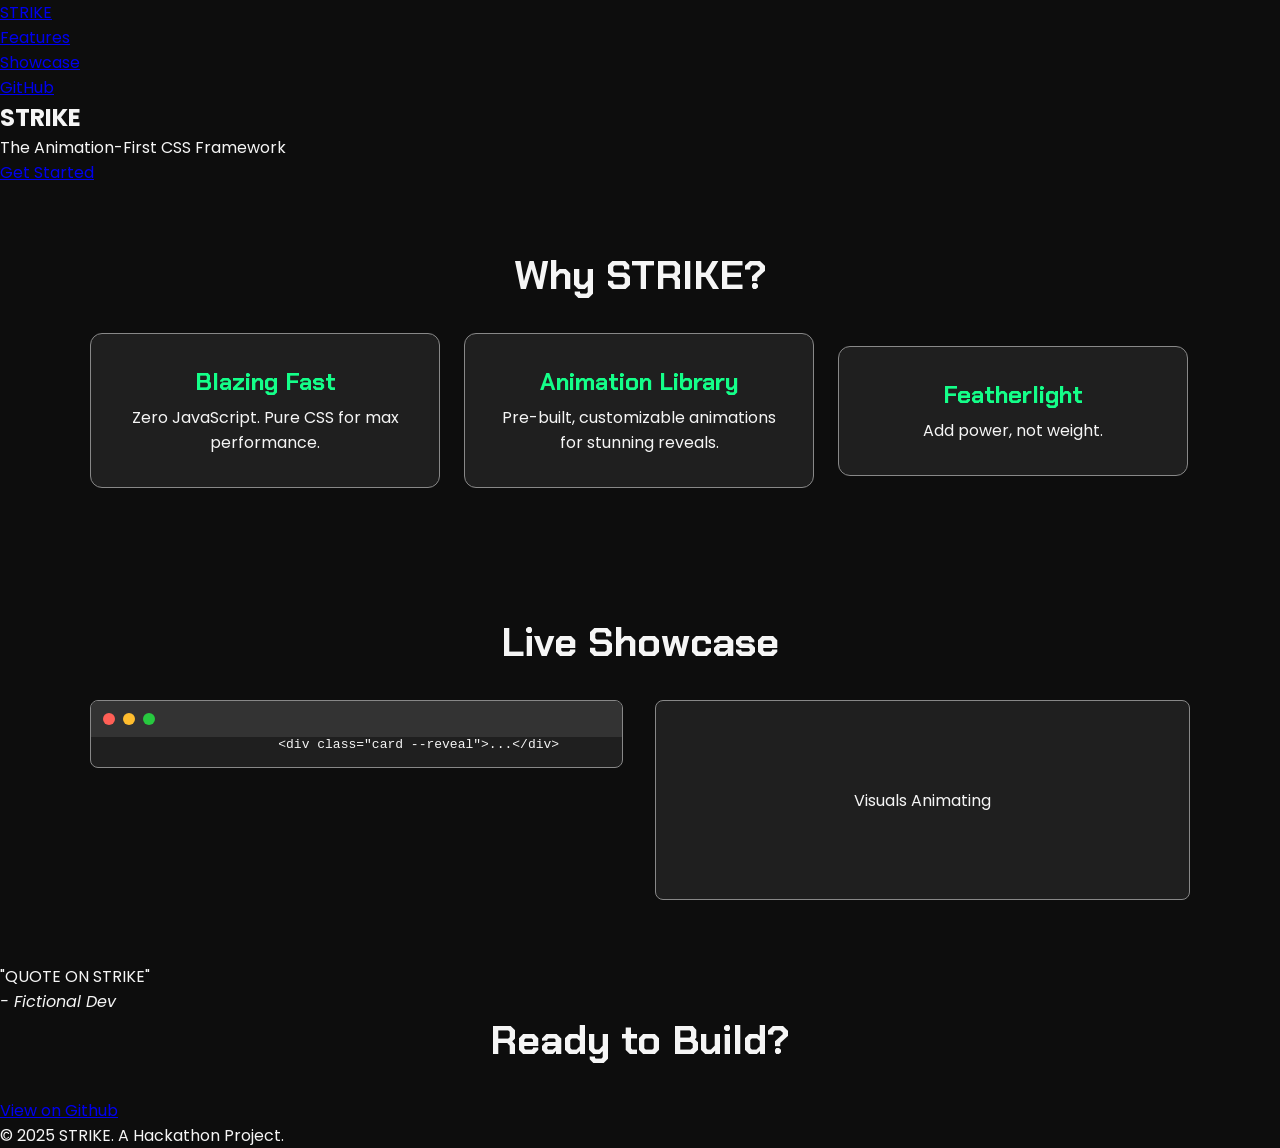
==== index.html @ 7e535adc "editor and it's result done, and adding mac like interface for the code editor done." ====
<!DOCTYPE html>
<html lang="en">
<head>
    <meta charset="UTF-8">
    <meta name="viewport" content="width=device-width, initial-scale=1.0">
    <title>STRIKE</title>
    <link rel="stylesheet" href="style.css"> 
</head>
<body>

    <header class="main-header">
        <nav class="navbar">
            <a href="#" class="nav-logo">STRIKE</a>
            
            <ul class="nav-menu">
                <li class="nav-item">
                    <a href="#features" class="nav-link">Features</a>
                </li>
                <li class="nav-item">
                    <a href="#showcase" class="nav-link">Showcase</a>
                </li>
                <li class="nav-item">
                    <a href="https://github.com/Kallol-JU/Strike_Hackathon" class="nav-link-button">GitHub</a>
                </li>
            </ul>

        </nav>
    </header>

    <main>
        <section class="hero-section">
            <h1 class="hero-title">STRIKE</h1>
            <p class="hero-subtitle">The Animation-First CSS Framework</p>
            <a href="#" class="btn btn-primary">Get Started</a>
        </section>

        <section id="features" class="features-section">
            <h2 class="section-title">Why STRIKE?</h2>
            <div class="features-grid">

                <div class="feature-card">
                    <h3>Blazing Fast</h3>
                    <p>Zero JavaScript. Pure CSS for max performance.</p>
                </div>
                <div class="feature-card">
                    <h3>Animation Library</h3>
                    <p>Pre-built, customizable animations for stunning reveals.</p>
                </div>
                <div class="feature-card">
                    <h3>Featherlight</h3>
                    <p>Add power, not weight.</p>
                </div>

            </div>
        </section>


        <section id="showcase" class="showcase-section">

            <h2 class="section-title">Live Showcase</h2>
            <div class="showcase-layout">
                <div class="code-editor">
                    <div class="editor-header">
                        <span class="dot red"></span>
                        <span class="dot yellow"></span>
                        <span class="dot green"></span>
                    </div>

                    <pre>
                        <code>&lt;div class="card --reveal"&gt;...&lt;/div&gt;</code>
                    </pre>
                </div>
                <div class="visual-output">
                    <p>Visuals Animating</p>
                </div>
            </div>

        </section>

        <section class="quote-section">
            <blockquote class="quote">
                <p>"QUOTE ON STRIKE"</p>
                <cite>- Fictional Dev</cite>
            </blockquote>
        </section>
    </main>

    <footer class="main-footer">
        <h2 class="section-title">Ready to Build?</h2>
        <a href="https://github.com/Kallol-JU/Strike_Hackathon" class="btn btn-secondary">View on Github</a>
        <p class="copyright">&copy; 2025 STRIKE. A Hackathon Project.</p>
    </footer>

</body>
</html>
---- style.css ----
@import url('https://fonts.googleapis.com/css2?family=Chakra+Petch:wght@700&family=Poppins:wght@400;500&display=swap');

* {
    margin: 0;
    padding: 0;
    box-sizing: border-box;
}

body {
    background-color: #0D0D0D;
    color: #F5F5F5;
    font-family: 'Poppins', sans-serif;
}

.section-title {
    text-align: center;
    font-family: 'Chakra Petch', sans-serif;
    font-size: 2.5rem; 
    margin-bottom: 2rem; 
}

.features-section {
    padding: 4rem 1rem; 
}

.features-grid{
    display: flex;
    flex-direction: column;
    align-items: center;
    gap: 1.5rem;
    max-width: 1100px;
    margin: 0 auto;
}

.feature-card{
    background-color: #1F1F1F;
    border: 1px solid #888888;
    border-radius: 12px;
    padding: 2rem;
    text-align: center;
    width:100%;
    max-width: 350px;
}

.feature-card h3{
    font-family: "Chakra Petch" , sans-serif;
    color: #14ff89;
    font-size: 1.5rem;
    margin-bottom: 0.5rem;
}

@media (min-width: 768px){
    .features-grid{
        flex-direction: row;
    }
}

.showcase-section{
    padding: 4rem 1rem;
}

.showcase-layout{
    display: flex;
    flex-direction: column;
    gap:2rem;
    max-width: 1100px;
    margin: 0 auto;
}

.code-editor{
    background-color: #1F1F1F;
    border: 1px solid #888888;
    border-radius: 8px;
    overflow: hidden;
}

.editor-header{
    background-color: #333333;
    padding: 0.75rem;
    display: flex;
    gap:0.5rem;
}

.dot{
    height: 12px;
    width: 12px;
    border-radius: 50%;
}

.dot.red{
    background-color: #ff5f56;
}

.dot.yellow{
    background-color: #ffbd2e;
}

.dot.green{
    background-color: #27c93f;
}

.editor-body{
    padding: 1.5rem;
    font-family: 'Courier New', Courier, monospace;
    color: #a9b7c6;
    background-color: #2b2b2b;
    white-space: pre-wrap;
}

.visual-output{
    background-color: #1F1F1F;
    border: 1px solid #888888;
    border-radius: 8px;
    padding:2rem;
    min-height: 200px;
    display: flex;
    align-items: center;
    justify-content: center;
}

@media (min-width: 990px){
    .showcase-layout{
        flex-direction: row;
        align-items: flex-start;
    }

    .code-editor, .visual-output{
        flex-basis: 50%;
    }
}
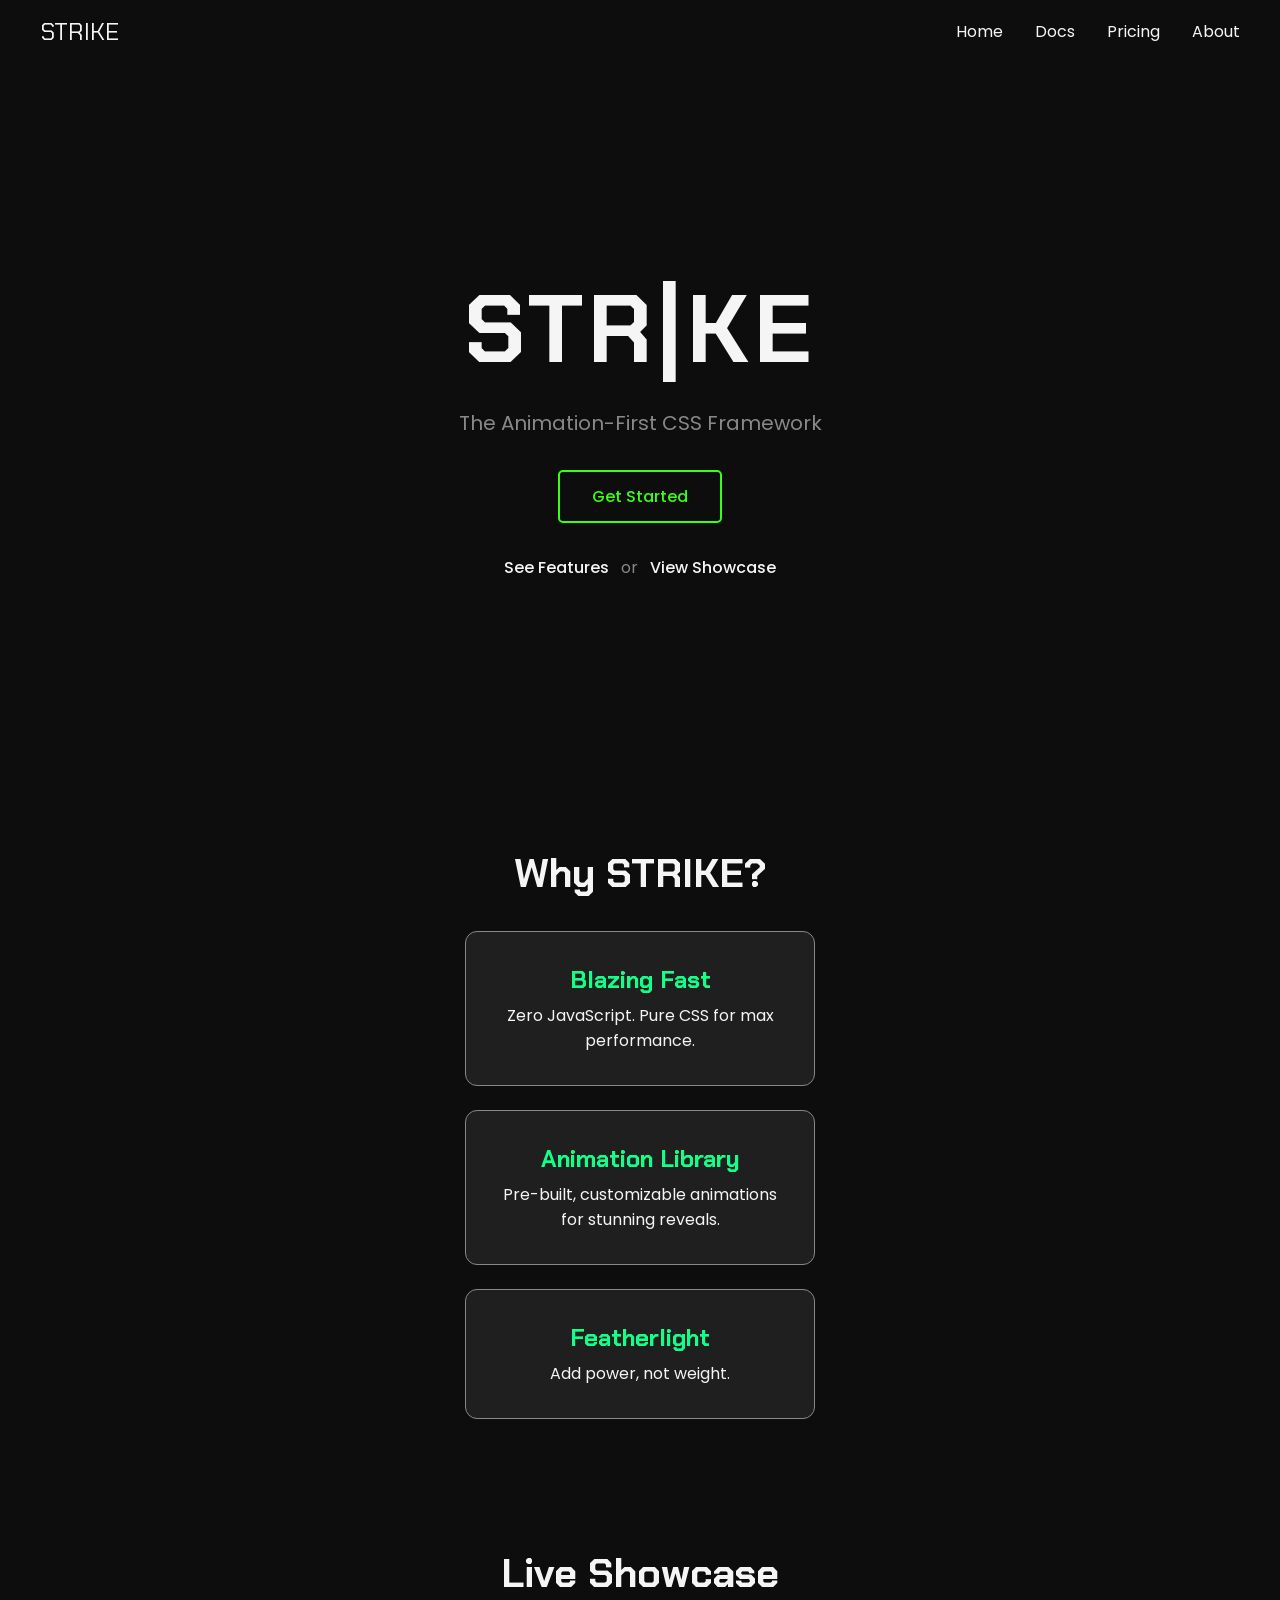
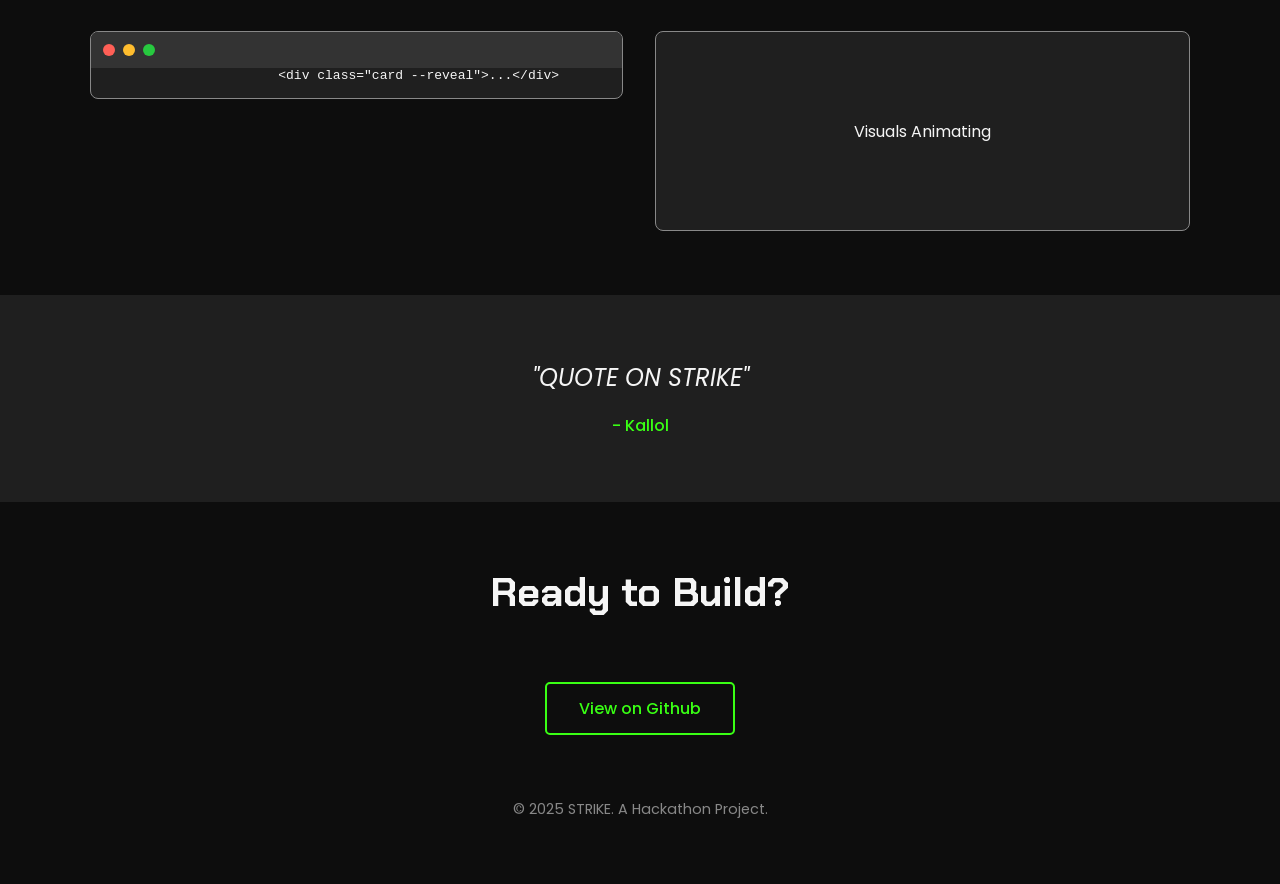
==== commit 40bed665: "changed the navbar, added 3 more pages for better clarity of the project" ====
--- a/index.html
+++ b/index.html
@@ -14,13 +14,16 @@
             
             <ul class="nav-menu">
                 <li class="nav-item">
-                    <a href="#features" class="nav-link">Features</a>
+                    <a href="index.html" class="nav-link">Home</a>
                 </li>
                 <li class="nav-item">
-                    <a href="#showcase" class="nav-link">Showcase</a>
+                     <a href="docs.html" class="nav-link">Docs</a>
                 </li>
                 <li class="nav-item">
-                    <a href="https://github.com/Kallol-JU/Strike_Hackathon" class="nav-link-button">GitHub</a>
+                    <a href="pricing.html" class="nav-link">Pricing</a>
+                </li>
+                <li class="nav-item">
+                    <a href="about.html" class="nav-link">About</a>
                 </li>
             </ul>
 
@@ -29,9 +32,14 @@
 
     <main>
         <section class="hero-section">
-            <h1 class="hero-title">STRIKE</h1>
+            <h1 class="hero-title">STR<span class="hero-title-anim">|</span>KE</h1>
             <p class="hero-subtitle">The Animation-First CSS Framework</p>
-            <a href="#" class="btn btn-primary">Get Started</a>
+            <a href="docs.html" class="btn btn-primary">Get Started</a>
+            <div class="hero-sub-nav">
+            <a href="#features">See Features</a> 
+            or
+            <a href="#showcase">View Showcase</a>
+    </div>
         </section>
 
         <section id="features" class="features-section">
@@ -80,7 +88,7 @@
         <section class="quote-section">
             <blockquote class="quote">
                 <p>"QUOTE ON STRIKE"</p>
-                <cite>- Fictional Dev</cite>
+                <cite>- Kallol</cite>
             </blockquote>
         </section>
     </main>
--- a/style.css
+++ b/style.css
@@ -127,4 +127,197 @@
     .code-editor, .visual-output{
         flex-basis: 50%;
     }
+}
+
+.features-grid{
+    display: flex;
+    flex-direction: column;
+    align-items: center;
+    gap:1.5rem;
+    max-width: 1100px;
+    margin: 0 auto;
+    perspective: 1000px;
+}
+
+.feature-card{
+    background-color: #1F1F1F;
+    border: 1px solid #888888;
+    border-radius: 12px;
+    padding: 2rem;
+    text-align: center;
+    width: 100%;
+    max-width: 350px;
+    transition: transform 0.3s ease-in-out, box-shadow 0.3s ease-in-out;
+}
+
+.feature-card:hover{
+    transform: translate(-10px) rotateX(8deg);
+    box-shadow: 0 20px 30px rgba(0,0,0,0.5);
+}
+
+.main-header{
+    padding:1rem 2rem;
+}
+
+
+
+.navbar{
+    display: flex;
+    justify-content: space-between;
+    align-items: center;
+    max-width: 1200px;
+    margin: 0 auto;
+}
+
+.nav-logo{
+    font-family: "Chakra Petch", sans-serif;
+    font-size: 1.5rem;
+    color: #F5F5F5;
+    text-decoration: none;
+}
+
+.nav-menu{
+    display: flex;
+    list-style: none;
+    gap:2rem;
+}
+
+.nav-link{
+    color:#F5F5F5;
+    text-decoration: none;
+    transition: color 0.3s ease;
+}
+
+.nav-link:hover{
+    color: #39FF14;
+}
+
+
+
+.hero-section{
+    min-height: 80vh;
+    display: flex;
+    flex-direction: column;
+    justify-content: center;
+    align-items: center;
+    text-align: center;
+    padding:2rem;
+}
+
+.hero-title{
+    font-family: "Chakra Petch", sans-serif;
+    font-size: 6rem;
+    letter-spacing: 5px;
+    color: #F5F5F5;
+}
+
+.hero-subtitle{
+    font-size: 1.25rem;
+    color: #888888;
+    margin-top: 1rem;
+}
+
+.btn{
+    display: inline-block;
+    margin-top: 2rem;
+    padding: 0.75rem 2rem;
+    border: 2px solid #39FF14;
+    border-radius: 5px;
+    color: #39FF14;
+    text-decoration: none;
+    font-weight: 500;
+    transition: background-color 0.3s ease, color 0.3s ease;
+}
+
+.btn:hover{
+    background-color: #39FF14;
+    color:#0D0D0D;
+}
+
+.quote-section{
+    padding: 4rem 1rem;
+    background-color: #1F1F1F;
+}
+
+.quote{
+    max-width:800px;
+    margin: 0 auto;
+    text-align: center;
+}
+
+.quote p{
+    font-size: 1.5rem;
+    font-style:italic;
+    line-height: 1.6;
+}
+
+.quote cite{
+    display: block;
+    margin-top: 1rem;
+    font-style: normal;
+    font-weight: 500;
+    color: #39FF14;
+}
+
+.main-footer{
+    padding: 4rem 1rem;
+    text-align: center;
+}
+
+.main-footer .btn{
+    margin-bottom: 2rem;
+}
+
+.copyright{
+    margin-top: 2rem;
+    font-size: 0.9rem;
+    color: #888888;
+}
+
+@keyframes fade-up{
+    from{
+        opacity: 0;
+        transform: translateY(40px);
+    }
+    to{
+        opacity: 1;
+        transform: translateY(0);
+    }
+}
+
+.features-section{
+    padding: 4rem 1rem;
+    animation: fade-up 1s ease-out;
+}
+
+.showcase-section{
+    padding: 4rem 1rem;
+    animation: fade-up 1s ease-out 0.3s;
+    animation-fill-mode: backwards;
+}
+
+.quote-section{
+    padding:4rem 1rem;
+    background-color: #1F1F1F;
+    animation: fade-up 1s ease-out 0.6s;
+    animation-fill-mode: backwards;
+}
+
+.hero-sub-nav{
+    margin-top:2rem;
+    font-size:1rem;
+    color:#888888;
+}
+
+.hero-sub-nav a{
+    color: #F5F5F5;
+    text-decoration: none;
+    font-weight: 500;
+    margin: 0 0.5rem;
+    transition: color 0.3s ease;
+}
+
+.hero-sub-nav a:hover {
+    color: #39FF14;
+    text-decoration: underline;
 }
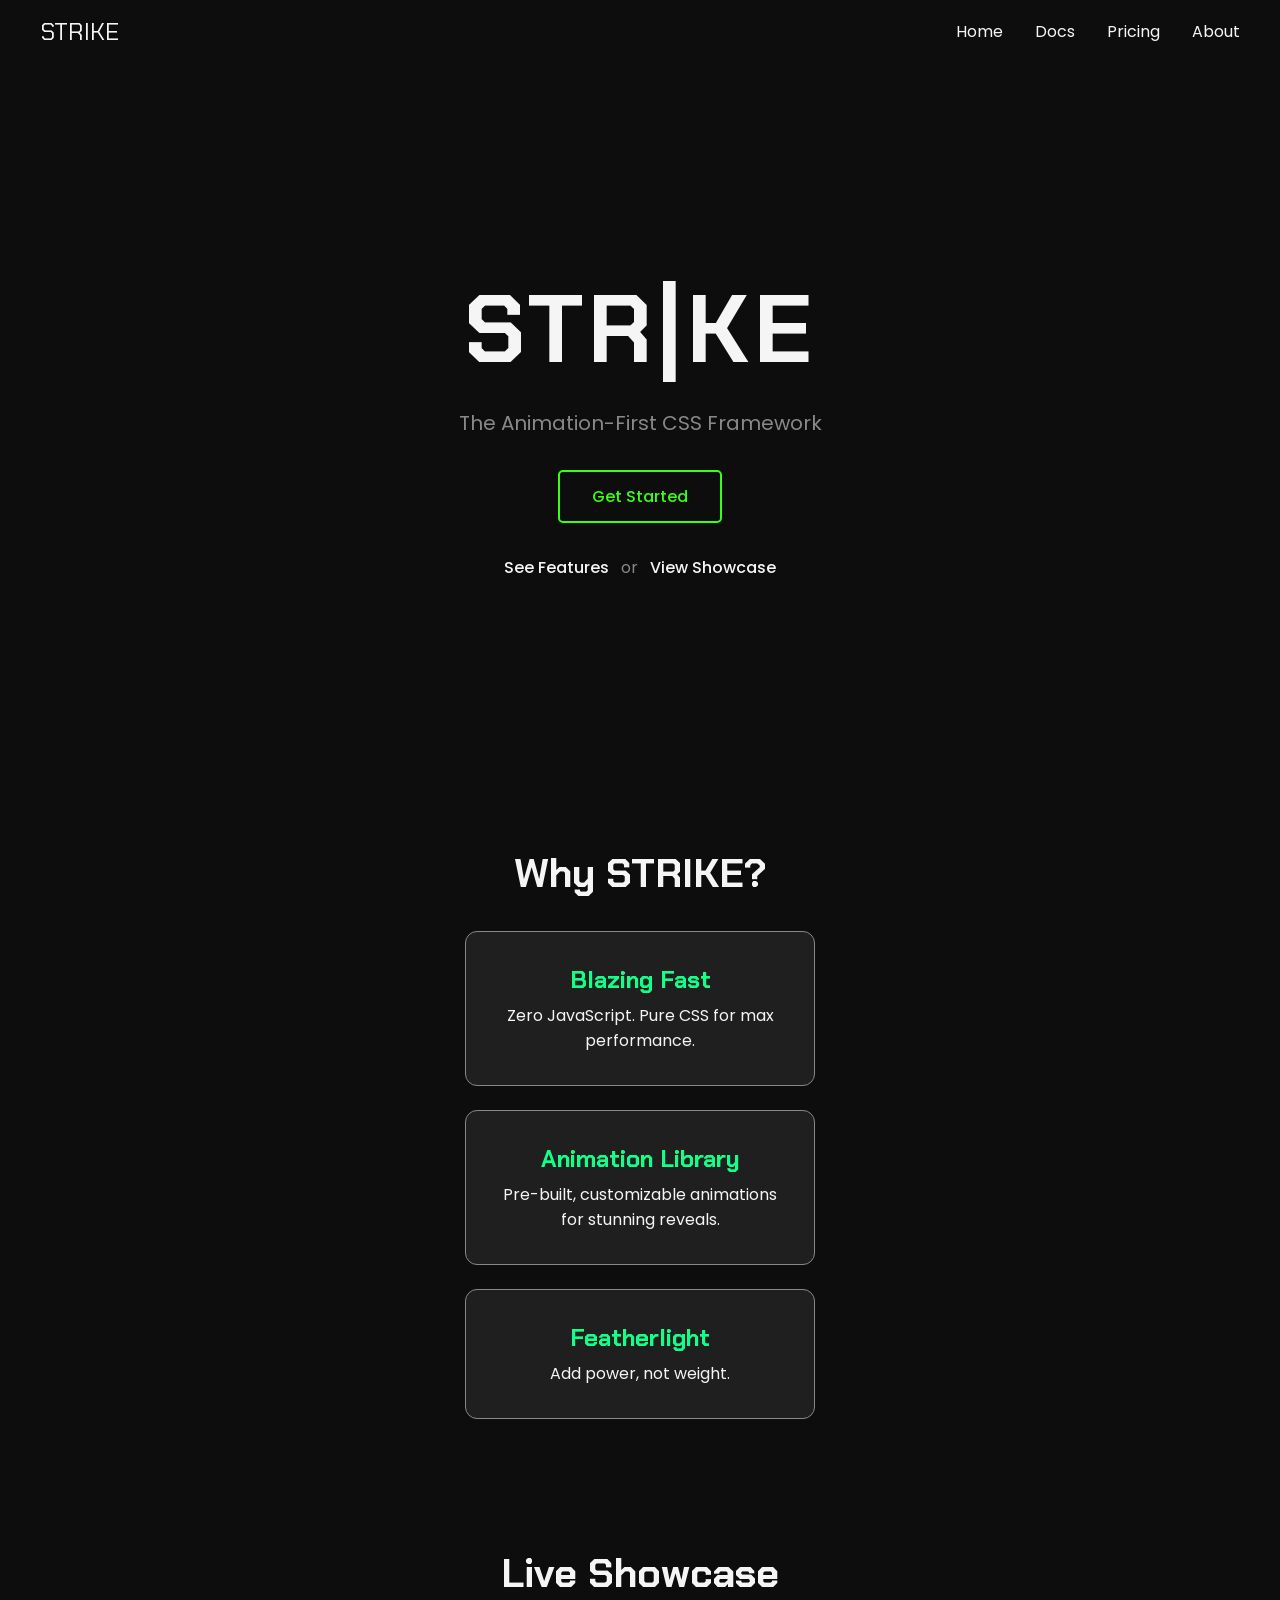
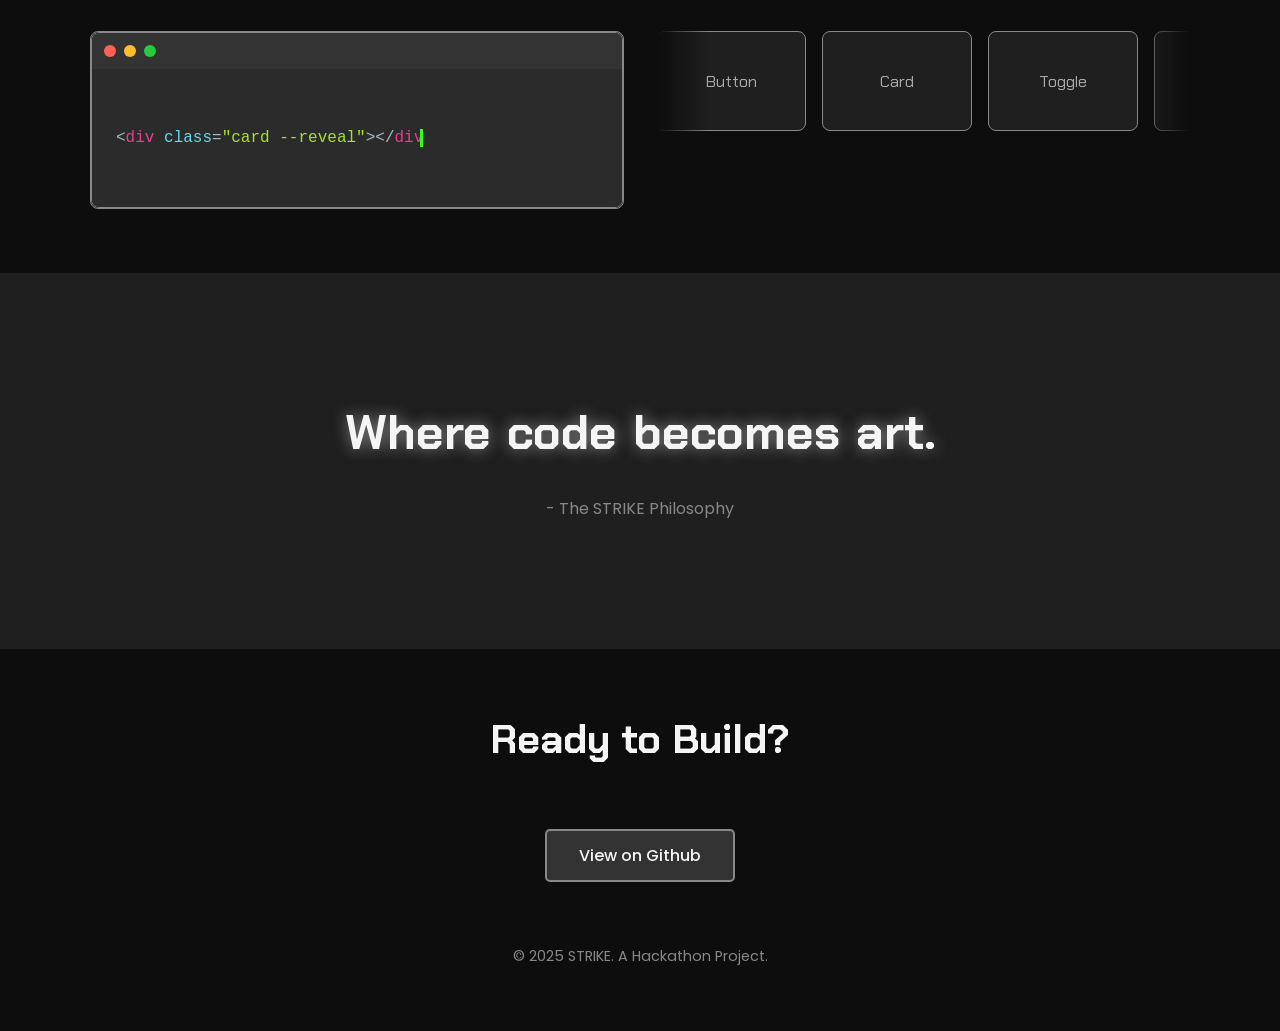
==== commit 8a7289a4: "created a nice favicon for the website, now changing the parts which feels boring/static, starting w" ====
--- a/index.html
+++ b/index.html
@@ -5,6 +5,7 @@
     <meta name="viewport" content="width=device-width, initial-scale=1.0">
     <title>STRIKE</title>
     <link rel="stylesheet" href="style.css"> 
+    <link rel="icon" type="image/svg+xml" href="favicon.svg">
 </head>
 <body>
 
@@ -67,29 +68,43 @@
 
             <h2 class="section-title">Live Showcase</h2>
             <div class="showcase-layout">
-                <div class="code-editor">
-                    <div class="editor-header">
-                        <span class="dot red"></span>
-                        <span class="dot yellow"></span>
-                        <span class="dot green"></span>
+                    <div class="code-editor">
+                    <div class="code-editor">
+    <div class="editor-header">
+        <span class="dot red"></span>
+        <span class="dot yellow"></span>
+        <span class="dot green"></span>
+    </div>
+    <pre class="editor-body"><code>
+        <p class="typing-code-line">&lt;<span class="code-tag">div</span> <span class="code-attr">class</span>=<span class="code-string">"card --reveal"</span>&gt;&lt;/<span class="code-tag">div</span>&gt;</p>
+    </code></pre>
+</div>
                     </div>
 
-                    <pre>
-                        <code>&lt;div class="card --reveal"&gt;...&lt;/div&gt;</code>
-                    </pre>
-                </div>
                 <div class="visual-output">
-                    <p>Visuals Animating</p>
+                    <div class="card-slider">
+                        <div class="showcase-card">Button</div>
+                        <div class="showcase-card">Card</div>
+                        <div class="showcase-card">Toggle</div>
+                        <div class="showcase-card">Input</div>
+                        <div class="showcase-card">Button</div>
+                        <div class="showcase-card">Card</div>
+                        <div class="showcase-card">Toggle</div>
+                        <div class="showcase-card">Input</div>
+                    </div>
                 </div>
             </div>
 
         </section>
 
-        <section class="quote-section">
-            <blockquote class="quote">
-                <p>"QUOTE ON STRIKE"</p>
-                <cite>- Kallol</cite>
-            </blockquote>
+        <section class="calm-quote-section">
+            <h2 class="reveal-quote">
+                <span>Where</span>
+                <span>code</span>
+                <span>becomes</span>
+                <span>art.</span>
+            </h2>
+            <cite class="quote-author">- The STRIKE Philosophy</cite>
         </section>
     </main>
 
--- a/style.css
+++ b/style.css
@@ -107,15 +107,75 @@
     white-space: pre-wrap;
 }
 
-.visual-output{
+/* --- Live Showcase Code Editor Animation --- */
+.code-tag { color: #e83e8c; }
+.code-attr { color: #66d9ef; }
+.code-string { color: #a6e22e; }
+
+.typing-code-line {
+    /* Set the width to the number of characters in our new line */
+    width: 32ch; 
+    white-space: nowrap;
+    overflow: hidden;
+    border-right: 3px solid #39FF14; /* The cursor */
+    font-family: 'Courier New', Courier, monospace;
+
+    /* Apply two animations: one for typing, one for the cursor */
+    animation: 
+        typing-and-deleting 5s steps(32) infinite,
+        blink 0.5s step-end infinite;
+}
+
+@keyframes typing-and-deleting {
+    /* The animation starts, types out */
+    0%   { width: 0; }
+    /* It stays fully typed for a while */
+    50%  { width: 32ch; }
+    /* It starts deleting */
+    75%  { width: 32ch; }
+    /* It is fully deleted and waits for the loop to restart */
+    100% { width: 0; }
+}
+
+@keyframes blink {
+    50% { border-color: transparent; }
+}
+
+.visual-output {
+    overflow: hidden;
+    -webkit-mask-image: linear-gradient(to right, transparent, #000 10%, #000 90%, transparent);
+    mask-image: linear-gradient(to right, transparent, #000 10%, #000 90%, transparent);
+}
+
+.card-slider {
+    display: flex;
+    gap: 1rem;
+    width: fit-content; 
+    animation: scroll-animation 15s linear infinite;
+}
+
+.showcase-card {
+    width: 150px;
+    height: 100px;
     background-color: #1F1F1F;
     border: 1px solid #888888;
     border-radius: 8px;
-    padding:2rem;
-    min-height: 200px;
-    display: flex;
-    align-items: center;
+    
+    display: flex;
     justify-content: center;
+    align-items: center;
+    
+    font-family: 'Chakra Petch', sans-serif;
+    color: #aaa;
+}
+
+@keyframes scroll-animation {
+    from {
+        transform: translateX(0);
+    }
+    to {
+        transform: translateX(-50%);
+    }
 }
 
 @media (min-width: 990px){
@@ -234,29 +294,50 @@
     color:#0D0D0D;
 }
 
-.quote-section{
-    padding: 4rem 1rem;
-    background-color: #1F1F1F;
-}
-
-.quote{
-    max-width:800px;
-    margin: 0 auto;
+.calm-quote-section {
+    padding: 8rem 1rem;
+    background-color: #1F1F1F;
+    display: flex;
+    flex-direction: column;
+    align-items: center;
+    justify-content: center;
+}
+
+.reveal-quote {
+    font-size: 3rem;
+    font-family: 'Chakra Petch', sans-serif;
+    font-weight: 700;
     text-align: center;
-}
-
-.quote p{
-    font-size: 1.5rem;
-    font-style:italic;
-    line-height: 1.6;
-}
-
-.quote cite{
-    display: block;
-    margin-top: 1rem;
+    display: flex;
+    flex-wrap: wrap;
+    justify-content: center;
+    gap: 1rem;
+}
+
+.reveal-quote span {
+    color: #F5F5F5;
+    opacity: 0;
+    transform: translateY(20px);
+    animation: glow-in 1s ease-out forwards;
+}
+
+.reveal-quote span:nth-child(1) { animation-delay: 0.5s; }
+.reveal-quote span:nth-child(2) { animation-delay: 1.0s; }
+.reveal-quote span:nth-child(3) { animation-delay: 1.5s; }
+.reveal-quote span:nth-child(4) { animation-delay: 2.0s; }
+
+.quote-author {
+    margin-top: 2rem;
     font-style: normal;
-    font-weight: 500;
-    color: #39FF14;
+    color: #888888;
+}
+
+@keyframes glow-in {
+    100% {
+        opacity: 1;
+        transform: translateY(0);
+        text-shadow: 0 0 15px rgba(245, 245, 245, 0.5);
+    }
 }
 
 .main-footer{
@@ -320,4 +401,566 @@
 .hero-sub-nav a:hover {
     color: #39FF14;
     text-decoration: underline;
-}+}
+
+@keyframes strike-effect {
+    0% {
+        color: #39FF14; 
+        text-shadow: none;
+    }
+    50% {
+        color: #ffffff; 
+        text-shadow: 0 0 25px #ffffff, 0 0 10px #39FF14; 
+        transform: translateY(-5px) scaleY(1.1); 
+    }
+    100% {
+        color: #39FF14; 
+        text-shadow: none;
+    }
+}
+
+.hero-title-anim {
+    animation: strike-effect 2s ease-in-out infinite;
+    display: inline-block; 
+}
+
+.docs-container {
+    max-width: 1200px;
+    margin: 0 auto;
+    padding: 4rem 1rem;
+}
+
+.docs-layout {
+    display: flex;
+    align-items: flex-start; 
+    gap: 2rem;
+    margin-top: 2rem;
+}
+
+.docs-nav {
+    flex-basis: 250px; 
+    flex-shrink: 0;
+    position: sticky; 
+    top: 2rem;
+}
+
+.docs-nav h3 {
+    font-family: 'Chakra Petch', sans-serif;
+    margin-bottom: 1rem;
+    color: #888888;
+}
+
+.docs-nav a {
+    display: block; 
+    padding: 0.75rem;
+    color: #F5F5F5;
+    text-decoration: none;
+    border-radius: 5px;
+    transition: background-color 0.3s ease, color 0.3s ease;
+}
+
+.docs-nav a:hover {
+    background-color: #1F1F1F;
+    color: #39FF14;
+}
+
+
+.docs-content {
+    flex-grow:1; 
+}
+
+.docs-section h2 {
+    font-family:"Chakra Petch", sans-serif;
+    font-size: 2rem;
+    color: #39FF14;
+    margin-bottom: 1rem;
+}
+
+.docs-section {
+    display:none;
+}
+
+.docs-section:target {
+    display: block;
+    animation: fade-up 0.5s ease-out;
+}
+
+#introduction {
+    display: block;
+}
+
+.docs-section:target ~ #introduction {
+    display: none;
+}
+
+.component-showcase {
+    margin-top: 2rem;
+    border: 1px solid #888888;
+    border-radius: 8px;
+    overflow: hidden; 
+}
+
+.component-preview {
+    background-color: #0D0D0D; 
+    padding: 2rem;
+    display: flex;
+    justify-content: center;
+    align-items: center;
+}
+
+.component-code {
+    padding: 1.5rem;
+    font-family: 'Courier New', Courier, monospace;
+    color: #a9b7c6;
+    background-color: #2b2b2b;
+    white-space: pre-wrap;
+    border-top: 1px solid #888888;
+}
+
+.component-playground {
+    margin-top: 2rem;
+    border: 1px solid #888888;
+    border-radius: 8px;
+    overflow: hidden;
+}
+
+.playground-toggles {
+    display: flex;
+    background-color: #1F1F1F;
+    border-bottom: 1px solid #888888;
+}
+
+.playground-checkbox {
+    display: none;
+}
+
+.playground-toggles label {
+    padding: 0.75rem 1.5rem;
+    cursor: pointer;
+    transition: background-color 0.3s ease, color 0.3s ease;
+    color: #888888;
+    border-bottom: 2px solid transparent;
+}
+
+.playground-toggles input[type="radio"]:checked + label {
+    color: #39FF14;
+    border-bottom-color: #39FF14;
+}
+
+.playground-item {
+    display: none;
+}
+
+#btn-primary:checked ~ .playground-content #primary-content {
+    display: block;
+}
+
+#btn-secondary:checked ~ .playground-content #secondary-content {
+    display: block;
+}
+
+.btn-secondary {
+    background-color: #333;
+    border-color: #888;
+    color: #F5F5F5;
+}
+
+.btn-secondary:hover {
+    background-color: #444;
+}
+
+.code-toggle-radio {
+    display: none; 
+}
+
+.code-toggles {
+    display: flex;
+    background-color: #2b2b2b;
+    border-bottom: 1px solid #888888;
+    padding: 0 1rem;
+}
+
+.code-toggles label {
+    padding: 0.5rem 1rem;
+    cursor: pointer;
+    color: #888888;
+    position: relative;
+    top: 1px; 
+}
+
+.code-toggles label:hover {
+    color: #F5F5F5;
+}
+
+.code-toggles input.code-toggle-radio:checked + label {
+
+}
+
+.code-snippet {
+    display: none;
+    padding: 1.5rem;
+    font-family: 'Courier New', Courier, monospace;
+    color: #a9b7c6;
+    background-color: #2b2b2b;
+    white-space: pre-wrap;
+}
+
+#card-html:checked ~ .code-toggles label[for="card-html"],
+#card-css:checked ~ .code-toggles label[for="card-css"] {
+    color: #F5F5F5;
+    border-bottom: 2px solid #39FF14;
+}
+
+#card-html:checked ~ .code-content #card-html-content {
+    display: block;
+}
+#card-css:checked ~ .code-content #card-css-content {
+    display: block;
+}
+
+
+.pricing-container {
+    max-width: 1100px;
+    margin: 0 auto;
+    padding: 4rem 1rem;
+    text-align: center;
+}
+
+.pricing-subtitle {
+    color: #888888;
+    margin-bottom: 2rem;
+}
+
+
+.pricing-toggle {
+    display: flex;
+    justify-content: center;
+    align-items: center;
+    gap: 1rem;
+}
+
+.pricing-checkbox {
+    display: none;
+}
+
+.pricing-label {
+    display: inline-block;
+    width: 50px;
+    height: 26px;
+    background-color: #333;
+    border-radius: 13px;
+    position: relative;
+    cursor: pointer;
+    transition: background-color 0.3s ease;
+}
+
+.pricing-label::before {
+    content: '';
+    position: absolute;
+    width: 20px;
+    height: 20px;
+    border-radius: 50%;
+    background-color: #F5F5F5;
+    top: 3px;
+    left: 4px;
+    transition: transform 0.3s ease;
+}
+
+.pricing-checkbox:checked + .pricing-label {
+    background-color: #39FF14;
+}
+
+.pricing-checkbox:checked + .pricing-label::before {
+    transform: translateX(23px);
+}
+
+
+.pricing-grid {
+    display: flex;
+    flex-wrap: wrap;
+    justify-content: center;
+    gap: 2rem;
+    margin-top: 3rem;
+    align-items: stretch; 
+}
+
+.price-card {
+    flex-basis: 320px;
+    perspective: 1500px;
+    display: flex; 
+}
+
+
+.card-inner {
+    position: relative;
+    width: 100%;
+    height: 100%;
+    transition: transform 0.8s;
+    transform-style: preserve-3d;
+    display: grid;
+}
+
+.flip-toggle:checked + .card-inner {
+    transform: rotateY(180deg);
+}
+
+
+.card-front,
+.card-back {
+    grid-area: 1 / 1 / 2 / 2; 
+    -webkit-backface-visibility: hidden;
+    backface-visibility: hidden;
+    
+    display: flex;
+    flex-direction: column;
+    align-items: center;
+    text-align: center;
+    
+    background-color: #1F1F1F;
+    border: 1px solid #888888;
+    border-radius: 12px;
+    padding: 2.5rem 2rem;
+    width: 100%;
+    height: 100%;
+}
+
+.price-card.popular .card-front,
+.price-card.popular .card-back {
+    border-color: #39FF14;
+}
+
+.card-front h3 {
+    font-family: "Chakra Petch", sans-serif;
+    font-size: 1.75rem;
+    margin-bottom: 1.5rem;
+}
+
+.card-front .price {
+    font-size: 3rem;
+    font-weight: 700;
+    font-family: "Chakra Petch", sans-serif;
+    color: #39FF14;
+}
+
+.card-front .price span {
+    font-size: 1rem;
+    font-weight: 400;
+    color: #888888;
+    font-family: "Poppins", sans-serif;
+}
+
+.card-front ul {
+    list-style: none;
+    margin: 2rem 0;
+    text-align: left;
+    flex-grow: 1; 
+}
+
+.card-front ul li {
+    margin-bottom: 1rem;
+    color: #aaa;
+}
+
+.card-back {
+    transform: rotateY(180deg);
+    justify-content: center;
+}
+
+.card-back h3 {
+    font-family: "Chakra Petch", sans-serif;
+    font-size: 1.75rem;
+}
+
+.card-back h4 {
+    margin-top: 1rem;
+    color: #888;
+}
+
+.card-back p {
+    margin-top: 1rem;
+    font-size: 0.9rem;
+    line-height: 1.6;
+}
+
+
+
+.yearly-price {
+    display: none;
+}
+
+.pricing-checkbox:checked ~ .pricing-grid .monthly-price {
+    display: none;
+}
+
+.pricing-checkbox:checked ~ .pricing-grid .yearly-price {
+    display: block;
+}
+
+.flip-toggle {
+    display: none;
+}
+
+.flip-instruction {
+    margin-top: 3rem; 
+    color: #888888;   
+    font-size: 0.9rem; 
+    font-style: italic;
+}
+
+/* page : about */
+.about-container {
+    max-width: 900px; 
+    margin: 0 auto;
+    padding: 4rem 1rem;
+}
+
+.mission-section {
+    text-align: center;
+    margin-bottom: 6rem;
+}
+
+.mission-statement {
+    font-size: 1.25rem;
+    line-height: 1.8;
+    color: #aaa;
+    max-width: 750px;
+    margin: 0 auto; 
+}
+
+.story-section {
+    margin-bottom: 6rem;
+}
+
+.story-layout {
+    display: flex;
+    flex-wrap: wrap; 
+    align-items: center;
+    gap: 3rem;
+}
+
+.story-text {
+    flex: 1; 
+    min-width: 300px; 
+}
+
+.story-text h2 {
+    font-family: 'Chakra Petch', sans-serif;
+    font-size: 2rem;
+    color: #39FF14;
+    margin-bottom: 1rem;
+}
+
+.story-text p {
+    line-height: 1.7;
+    color: #aaa;
+    margin-bottom: 1rem;
+}
+
+.story-image {
+    flex: 1;
+    min-width: 300px;
+}
+
+.image-placeholder {
+    width: 100%;
+    height: 300px;
+    background-color: #1F1F1F;
+    border: 1px solid #888888;
+    border-radius: 12px;
+}
+
+.creator-section {
+    text-align: center;
+}
+
+.creator-section h2 {
+    font-family: 'Chakra Petch', sans-serif;
+    font-size: 2rem;
+    margin-bottom: 2rem;
+}
+
+.creator-card {
+    background-color: #1F1F1F;
+    border: 1px solid #888888;
+    border-radius: 12px;
+    padding: 2rem;
+    max-width: 300px;
+    margin: 0 auto; 
+    display: flex;
+    flex-direction: column;
+    align-items: center;
+}
+
+.creator-socials {
+    display: flex;
+    gap: 1.5rem; 
+    margin-top: 1rem; 
+}
+
+.social-link {
+    color: #888888; 
+    transition: transform 0.3s ease, color 0.3s ease;
+}
+
+.social-link:hover {
+    color: #39FF14; 
+    transform: translateY(-3px); 
+}
+
+.creator-avatar {
+    width: 100px;
+    height: 100px;
+    border-radius: 50%; 
+    border: 3px solid #39FF14; 
+    object-fit: cover; 
+    object-position: top;
+}
+
+.creator-name {
+    font-family: 'Chakra Petch', sans-serif;
+    font-size: 1.5rem;
+    margin-top: 1rem;
+}
+
+.creator-title {
+    color: #888888;
+    margin-top: 0.25rem;
+}
+
+.hackathon-note {
+    margin-top: 2rem;
+    color: #666;
+    font-size: 0.9rem;
+}
+
+.image-placeholder {
+    display: flex;
+    justify-content: center;
+    align-items: center;
+}
+
+.typing-animation {
+    width: 23ch;
+    white-space: nowrap; 
+    overflow: hidden; 
+    border-right: 4px solid #39FF14;
+    font-family: 'Courier New', Courier, monospace;
+    font-size: 1.5rem;
+    animation: 
+        typing 2s steps(23), 
+        blink 0.6s step-end infinite alternate; 
+}
+
+
+@keyframes typing {
+    from {
+        width: 0;
+    }
+}
+
+@keyframes blink {
+    50% {
+        border-color: transparent;
+    }
+}
+
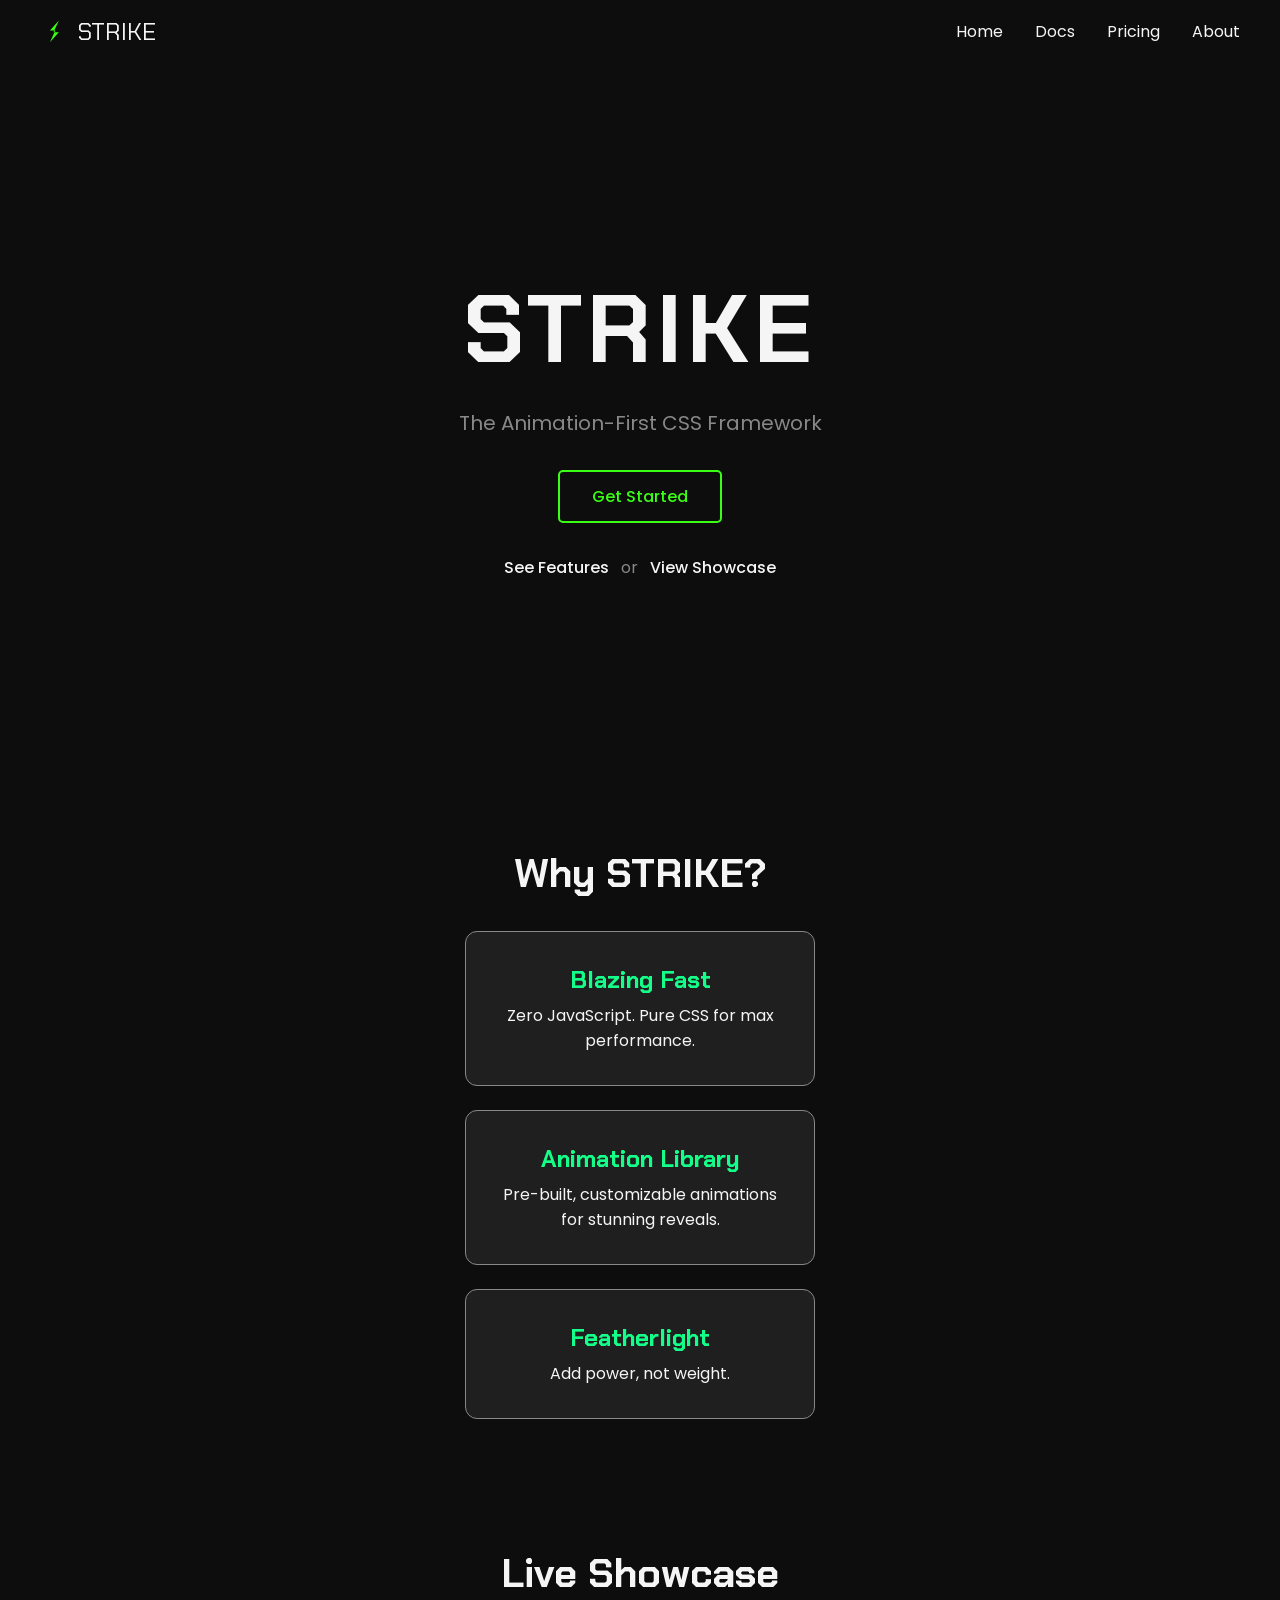
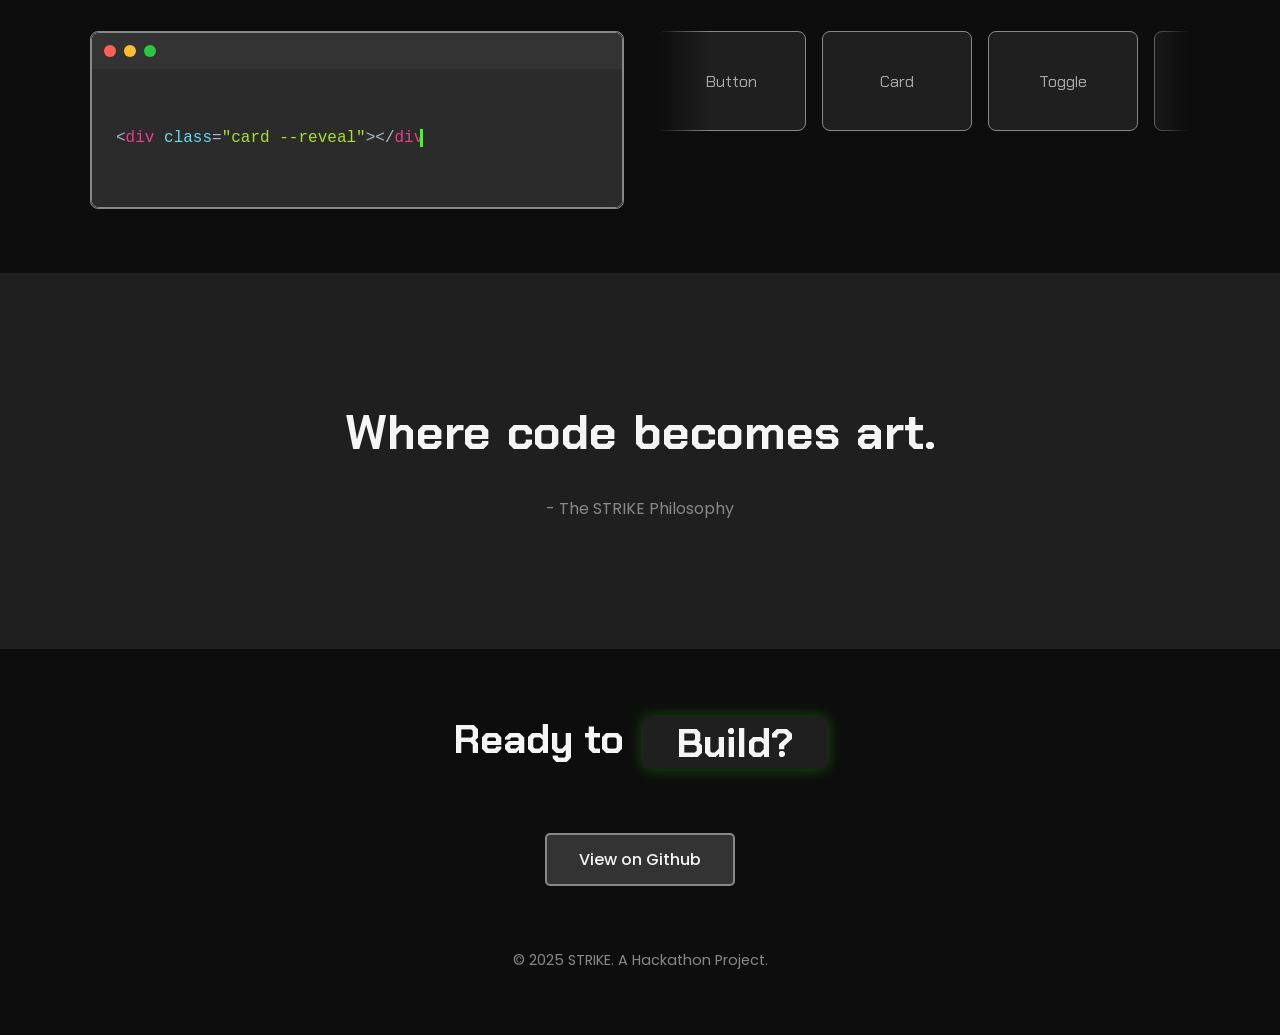
==== commit b72c2cb6: "making final changes to the pages, done pricing and about page" ====
--- a/index.html
+++ b/index.html
@@ -11,7 +11,12 @@
 
     <header class="main-header">
         <nav class="navbar">
-            <a href="#" class="nav-logo">STRIKE</a>
+            <a href="index.html" class="nav-logo">
+                <svg width="24" height="24" viewBox="0 0 32 32" xmlns="http://www.w3.org/2000/svg">
+                <path d="M21 4L11 15H17L11 28L21 17H15L21 4Z" fill="#39FF14"/>
+                </svg>
+                <span>STRIKE</span>
+            </a>
             
             <ul class="nav-menu">
                 <li class="nav-item">
@@ -33,7 +38,8 @@
 
     <main>
         <section class="hero-section">
-            <h1 class="hero-title">STR<span class="hero-title-anim">|</span>KE</h1>
+            <h1 class="hero-title">STR<span class="hero-title-anim">I</span>KE</h1> 
+            
             <p class="hero-subtitle">The Animation-First CSS Framework</p>
             <a href="docs.html" class="btn btn-primary">Get Started</a>
             <div class="hero-sub-nav">
@@ -109,7 +115,17 @@
     </main>
 
     <footer class="main-footer">
-        <h2 class="section-title">Ready to Build?</h2>
+        <h2 class="section-title">
+        Ready to 
+        <div class="word-carousel-wrapper">
+        <ul class="word-carousel">
+            <li>Build?</li>
+            <li>Design?</li>
+            <li>Launch?</li>
+            <li>Ship!</li>
+        </ul>
+        </div>
+        </h2>
         <a href="https://github.com/Kallol-JU/Strike_Hackathon" class="btn btn-secondary">View on Github</a>
         <p class="copyright">&copy; 2025 STRIKE. A Hackathon Project.</p>
     </footer>
--- a/style.css
+++ b/style.css
@@ -107,33 +107,25 @@
     white-space: pre-wrap;
 }
 
-/* --- Live Showcase Code Editor Animation --- */
 .code-tag { color: #e83e8c; }
 .code-attr { color: #66d9ef; }
 .code-string { color: #a6e22e; }
 
 .typing-code-line {
-    /* Set the width to the number of characters in our new line */
     width: 32ch; 
     white-space: nowrap;
     overflow: hidden;
-    border-right: 3px solid #39FF14; /* The cursor */
+    border-right: 3px solid #39FF14; 
     font-family: 'Courier New', Courier, monospace;
-
-    /* Apply two animations: one for typing, one for the cursor */
     animation: 
-        typing-and-deleting 5s steps(32) infinite,
+        typing-and-deleting 5s steps(33) infinite,
         blink 0.5s step-end infinite;
 }
 
 @keyframes typing-and-deleting {
-    /* The animation starts, types out */
     0%   { width: 0; }
-    /* It stays fully typed for a while */
-    50%  { width: 32ch; }
-    /* It starts deleting */
-    75%  { width: 32ch; }
-    /* It is fully deleted and waits for the loop to restart */
+    50%  { width: 33ch; }
+    75%  { width: 33ch; }
     100% { width: 0; }
 }
 
@@ -207,12 +199,17 @@
     text-align: center;
     width: 100%;
     max-width: 350px;
-    transition: transform 0.3s ease-in-out, box-shadow 0.3s ease-in-out;
+    transition: transform 0.3s ease-in-out, box-shadow 0.3s ease-in-out , border-color 0.3s ease-in-out;
 }
 
 .feature-card:hover{
     transform: translate(-10px) rotateX(8deg);
-    box-shadow: 0 20px 30px rgba(0,0,0,0.5);
+    box-shadow: 0 20px 30px rgba(57, 255, 20, 0.2); 
+    border-color: #39FF14;
+}
+
+.feature-card:hover p{
+    color: #F5F5F5;
 }
 
 .main-header{
@@ -234,6 +231,14 @@
     font-size: 1.5rem;
     color: #F5F5F5;
     text-decoration: none;
+    display: flex;
+    align-items: center;
+    gap: 0.5rem;
+}
+
+.nav-logo svg{
+    height: 1.2em;
+    width:auto;
 }
 
 .nav-menu{
@@ -270,6 +275,8 @@
     letter-spacing: 5px;
     color: #F5F5F5;
 }
+
+
 
 .hero-subtitle{
     font-size: 1.25rem;
@@ -316,9 +323,7 @@
 
 .reveal-quote span {
     color: #F5F5F5;
-    opacity: 0;
-    transform: translateY(20px);
-    animation: glow-in 1s ease-out forwards;
+    animation: subtle-glow 5s ease-in-out infinite;
 }
 
 .reveal-quote span:nth-child(1) { animation-delay: 0.5s; }
@@ -332,11 +337,12 @@
     color: #888888;
 }
 
-@keyframes glow-in {
-    100% {
-        opacity: 1;
-        transform: translateY(0);
-        text-shadow: 0 0 15px rgba(245, 245, 245, 0.5);
+@keyframes subtle-glow {
+    0%, 100% {
+        text-shadow: 0 0 10px rgba(245, 245, 245, 0.3);
+    }
+    50% {
+        text-shadow: 0 0 25px rgba(245, 245, 245, 0.8);
     }
 }
 
@@ -353,6 +359,57 @@
     margin-top: 2rem;
     font-size: 0.9rem;
     color: #888888;
+}
+
+.word-carousel-wrapper {
+    display: inline-block; 
+    vertical-align: middle; 
+    height: 1.3em; 
+    overflow: hidden; 
+    background-color: #1F1F1F;
+    border-radius: 6px;
+    padding: 0 0.75rem;
+    margin-left: 0.5rem;
+    box-shadow: 0 0 15px rgba(57, 255, 20, 0.3);
+}
+
+.word-carousel {
+    list-style: none;
+    padding: 0;
+    margin: 0;
+    animation: word-cycle 8s ease-in-out infinite;
+}
+
+.word-carousel li {
+    line-height: 1.3em; 
+}
+
+.word-carousel li:last-child {
+    color: #39FF14;
+}
+
+.word-carousel li:nth-child(2) {
+    color: #66d9ef;
+}
+
+.word-carousel li:nth-child(3) {
+    color: #de6da2;
+}
+
+@keyframes word-cycle {
+    0%   { transform: translateY(0); }         
+    20%  { transform: translateY(0); }        
+    
+    25%  { transform: translateY(-1.3em); }    
+    45%  { transform: translateY(-1.3em); }    
+
+    50%  { transform: translateY(-2.6em); }    
+    70%  { transform: translateY(-2.6em); }   
+
+    75%  { transform: translateY(-3.9em); }   
+    95%  { transform: translateY(-3.9em); }   
+
+    100% { transform: translateY(0); }        
 }
 
 @keyframes fade-up{
@@ -423,6 +480,16 @@
     animation: strike-effect 2s ease-in-out infinite;
     display: inline-block; 
 }
+
+.decode-letter {
+    /* Apply the animation, making it loop infinitely */
+    animation: subtle-decode 5s ease-in-out infinite;
+    display: inline-block; /* Allows transform to work */
+}
+
+
+
+/*docs*/
 
 .docs-container {
     max-width: 1200px;
@@ -688,6 +755,14 @@
     flex-basis: 320px;
     perspective: 1500px;
     display: flex; 
+    transition: transform 0.3s ease, box-shadow 0.3s ease;
+}
+
+.price-card:hover {
+    transform: translateY(-5px); /* Lifts the card up */
+    
+    /* Adds the soft glow */
+    box-shadow: 0 15px 30px rgba(0, 0, 0, 0.5);
 }
 
 
@@ -695,9 +770,30 @@
     position: relative;
     width: 100%;
     height: 100%;
-    transition: transform 0.8s;
+    transition: transform 0.6s ease, box-shadow 0.6s ease;
     transform-style: preserve-3d;
     display: grid;
+
+}
+
+/* --- Add this new block for the 3D hover effect --- */
+
+.price-card:hover .card-inner {
+    /* This makes the card bigger AND brings it forward in 3D space */
+    transform: scale(1.05) translateZ(30px);
+    
+    /* This adds the vibrant green glow */
+    box-shadow: 0 25px 50px rgba(57, 255, 20, 0.3);
+}
+
+/* This makes sure the flip still works when you click WHILE hovering */
+.flip-toggle:checked + .card-inner {
+    transform: rotateY(180deg);
+}
+
+.price-card:hover .flip-toggle:checked + .card-inner {
+    /* This combines both effects: it stays popped out AND flips */
+    transform: scale(1.05) translateZ(30px) rotateY(180deg);
 }
 
 .flip-toggle:checked + .card-inner {
@@ -889,6 +985,7 @@
     display: flex;
     flex-direction: column;
     align-items: center;
+    transition: transform 0.3s ease, box-shadow 0.3s ease;
 }
 
 .creator-socials {
@@ -914,6 +1011,16 @@
     border: 3px solid #39FF14; 
     object-fit: cover; 
     object-position: top;
+    transition: transform 0.3s ease;
+}
+
+.creator-card:hover {
+    transform: translateY(-5px);
+    box-shadow: 0 10px 25px rgba(57, 255, 20, 0.2);
+}
+
+.creator-card:hover .creator-avatar {
+    transform: scale(1.1);
 }
 
 .creator-name {
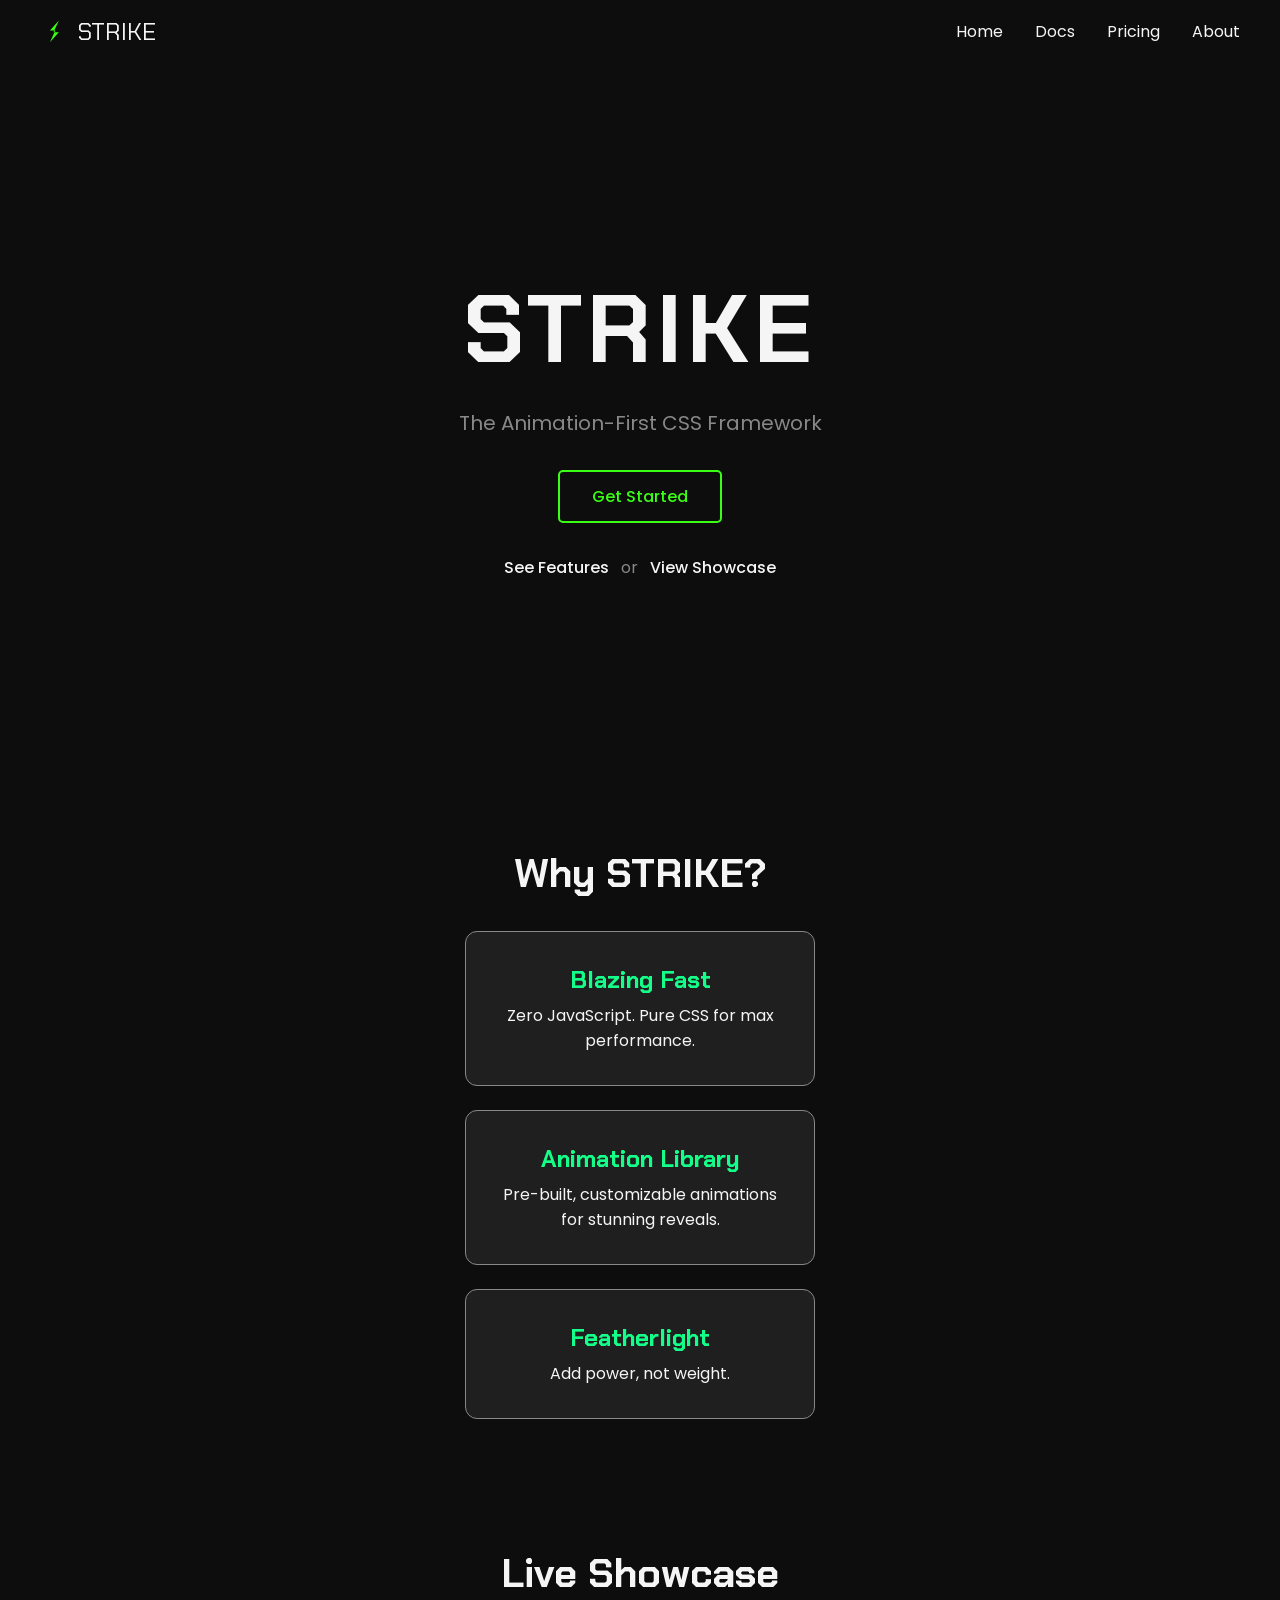
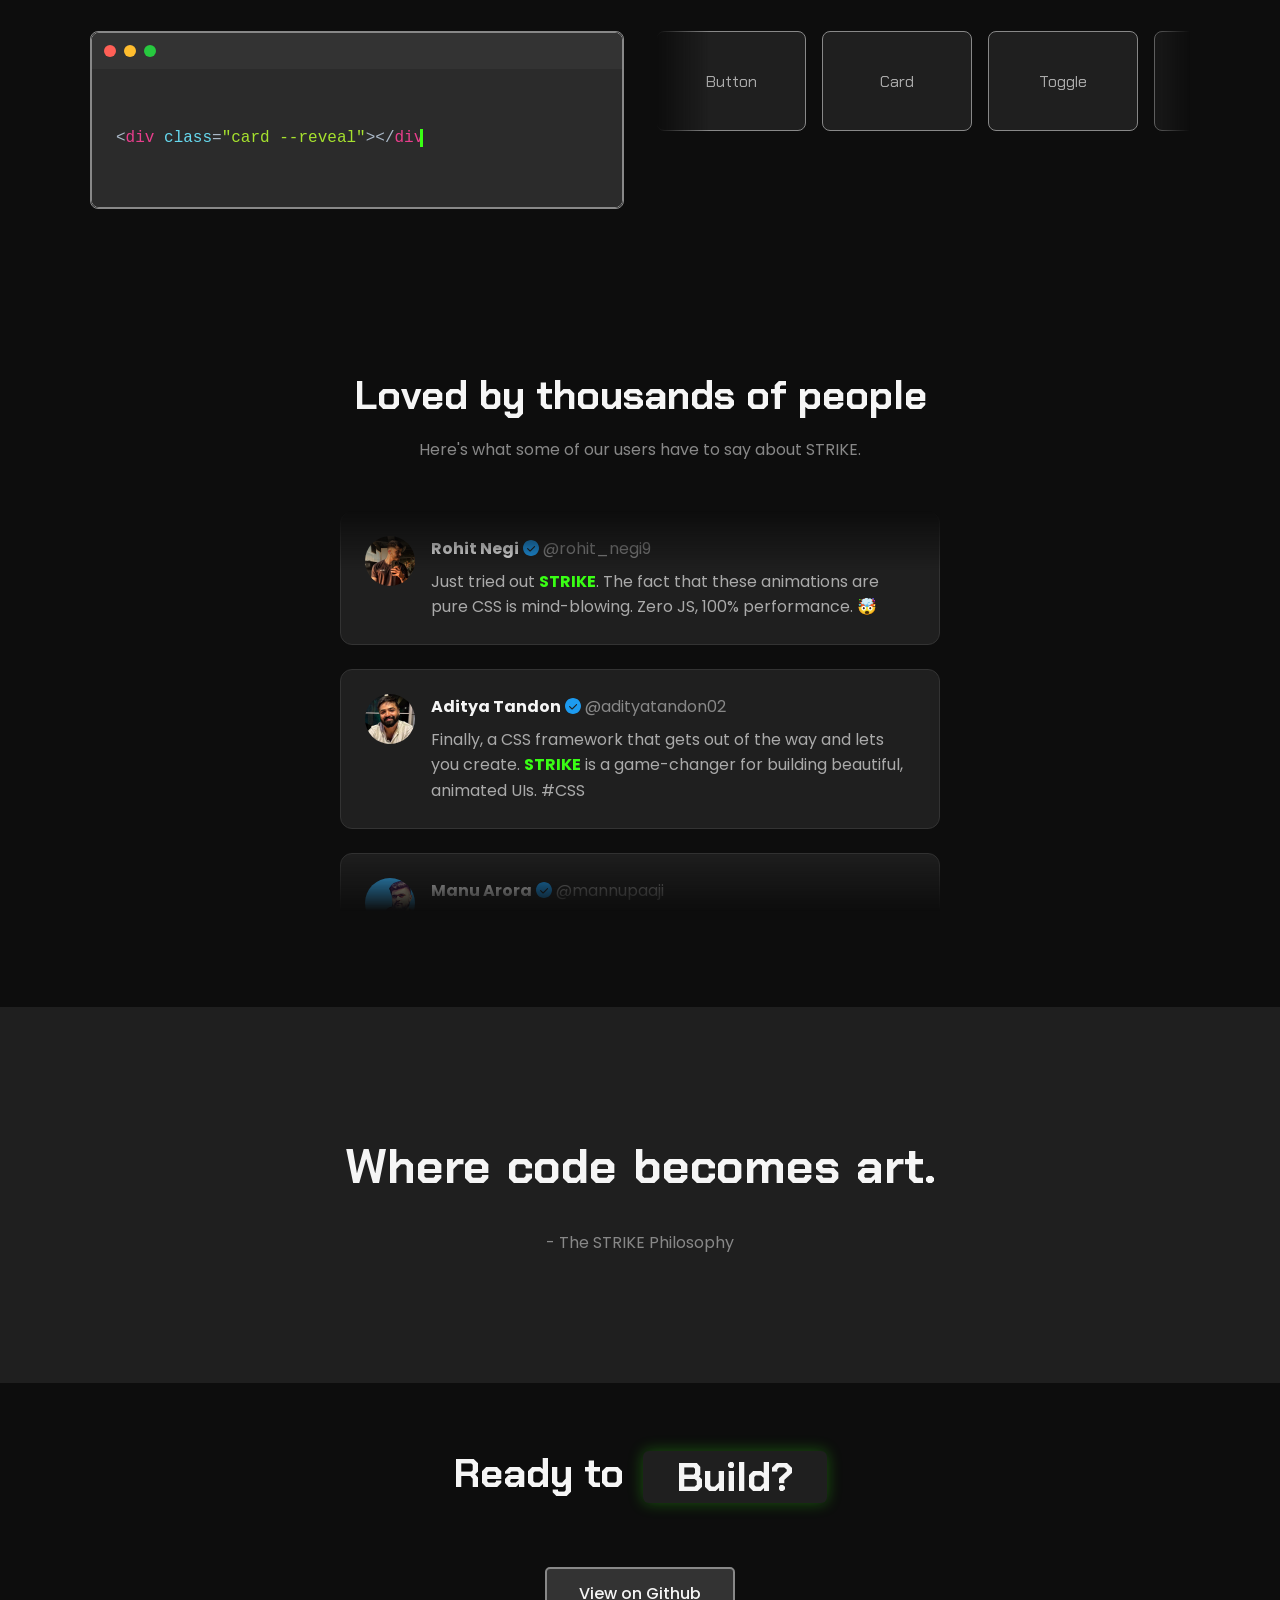
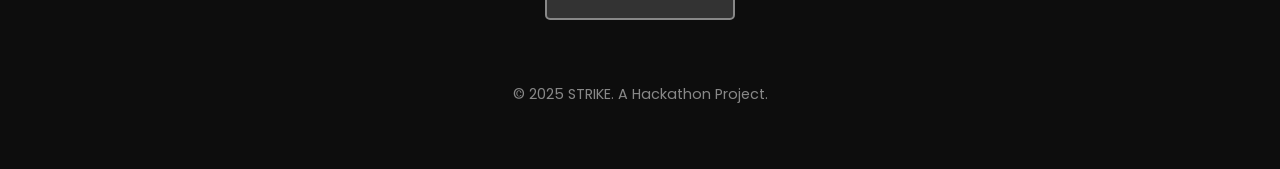
==== commit d19d33c6: "added most awaited the wall feature, learnt through google,applied, just the logo remaining" ====
--- a/index.html
+++ b/index.html
@@ -102,6 +102,88 @@
             </div>
 
         </section>
+
+        <!-- the main wall of fame, inspired by acc-->
+<section class="buzz-section">
+   <h2 class="section-title">Loved by thousands of people</h2>
+    <p class="section-subtitle">Here's what some of our users have to say about STRIKE.</p>
+    <div class="buzz-wall-container">
+        <div class="buzz-wall">
+            <!-- Set 1 of Posts -->
+            <div class="buzz-post">
+                <img src="images/rohit_sir.jpg" alt="Avatar for Rohit sir">
+                <div class="post-content">
+                    <p class="post-author">
+                        Rohit Negi
+                        <svg class="verified-badge" viewBox="0 0 22 22" xmlns="http://www.w3.org/2000/svg"><title>Verified account</title><path d="M22,11c0,6.075-4.925,11-11,11S0,17.075,0,11S4.925,0,11,0S22,4.925,22,11z M15.378,8.437l-5.617,5.617l-2.878-2.878c-0.293-0.293-0.768-0.293-1.061,0s-0.293,0.768,0,1.061l3.409,3.409c0.293,0.293,0.768,0.293,1.061,0l6.147-6.147c0.293-0.293,0.293-0.768,0-1.061C16.146,8.144,15.671,8.144,15.378,8.437z" fill="#1d9bf0"></path></svg>
+                        <span class="post-handle">@rohit_negi9</span>
+                    </p>
+                    <p class="post-text">Just tried out <strong>STRIKE</strong>. The fact that these animations are pure CSS is mind-blowing. Zero JS, 100% performance. 🤯</p>
+                </div>
+            </div>
+
+            <div class="buzz-post">
+                <img src="images/Aditya_sir.jpg" alt="Avatar for Aditya sir">
+                <div class="post-content">
+                <p class="post-author">
+                     Aditya Tandon
+                    <svg class="verified-badge" viewBox="0 0 22 22" xmlns="http://www.w3.org/2000/svg"><title>Verified account</title><path d="M22,11c0,6.075-4.925,11-11,11S0,17.075,0,11S4.925,0,11,0S22,4.925,22,11z M15.378,8.437l-5.617,5.617l-2.878-2.878c-0.293-0.293-0.768-0.293-1.061,0s-0.293,0.768,0,1.061l3.409,3.409c0.293,0.293,0.768,0.293,1.061,0l6.147-6.147c0.293-0.293,0.293-0.768,0-1.061C16.146,8.144,15.671,8.144,15.378,8.437z" fill="#1d9bf0"></path></svg>
+                    <span class="post-handle">@adityatandon02</span>
+                </p>
+                    <p class="post-text">Finally, a CSS framework that gets out of the way and lets you create. <strong>STRIKE</strong> is a game-changer for building beautiful, animated UIs. #CSS</p>
+                </div>
+            </div>
+            <div class="buzz-post">
+                <img src="images/Manu_sir.jpg" alt="Avatar for Manu Sir">
+                <div class="post-content">
+                <p class="post-author">
+                    Manu Arora
+                    <svg class="verified-badge" viewBox="0 0 22 22" xmlns="http://www.w3.org/2000/svg"><title>Verified account</title><path d="M22,11c0,6.075-4.925,11-11,11S0,17.075,0,11S4.925,0,11,0S22,4.925,22,11z M15.378,8.437l-5.617,5.617l-2.878-2.878c-0.293-0.293-0.768-0.293-1.061,0s-0.293,0.768,0,1.061l3.409,3.409c0.293,0.293,0.768,0.293,1.061,0l6.147-6.147c0.293-0.293,0.293-0.768,0-1.061C16.146,8.144,15.671,8.144,15.378,8.437z" fill="#1d9bf0"></path></svg>
+                    <span class="post-handle">@mannupaaji</span>
+                </p>
+                    <p class="post-text">Spent the weekend refactoring a project with <strong>STRIKE</strong>. Cut my animation code in half and it's twice as smooth. Highly recommended.</p>
+                </div>
+            </div>
+
+            <!-- same set, used for that infinite effect -->
+            <div class="buzz-post">
+                <img src="images/rohit_sir.jpg" alt="Avatar for Rohit sir">
+                <div class="post-content">
+                    <!-- <p class="post-author">Rohit Negi<span style="color:#1DA1F2;">✔️ <span class="post-handle">@rohit_negi9</span></p> -->
+                    <p class="post-author">
+                        Rohit Negi
+                        <svg class="verified-badge" viewBox="0 0 22 22" xmlns="http://www.w3.org/2000/svg"><title>Verified account</title><path d="M22,11c0,6.075-4.925,11-11,11S0,17.075,0,11S4.925,0,11,0S22,4.925,22,11z M15.378,8.437l-5.617,5.617l-2.878-2.878c-0.293-0.293-0.768-0.293-1.061,0s-0.293,0.768,0,1.061l3.409,3.409c0.293,0.293,0.768,0.293,1.061,0l6.147-6.147c0.293-0.293,0.293-0.768,0-1.061C16.146,8.144,15.671,8.144,15.378,8.437z" fill="#1d9bf0"></path></svg>
+                        <span class="post-handle">@rohit_negi9</span>
+                    </p>
+                    <p class="post-text">Just tried out <strong>STRIKE</strong>. The fact that these animations are pure CSS is mind-blowing. Zero JS, 100% performance. 🤯</p>
+                </div>
+            </div>
+            <div class="buzz-post">
+                <img src="images/Aditya_sir.jpg" alt="Avatar for Aditya sir">
+                <div class="post-content">
+                <p class="post-author">
+                    Aditya Tandon
+                    <svg class="verified-badge" viewBox="0 0 22 22" xmlns="http://www.w3.org/2000/svg"><title>Verified account</title><path d="M22,11c0,6.075-4.925,11-11,11S0,17.075,0,11S4.925,0,11,0S22,4.925,22,11z M15.378,8.437l-5.617,5.617l-2.878-2.878c-0.293-0.293-0.768-0.293-1.061,0s-0.293,0.768,0,1.061l3.409,3.409c0.293,0.293,0.768,0.293,1.061,0l6.147-6.147c0.293-0.293,0.293-0.768,0-1.061C16.146,8.144,15.671,8.144,15.378,8.437z" fill="#1d9bf0"></path></svg>
+                    <span class="post-handle">@adityatandon02</span>
+                </p>
+                    <p class="post-text">Finally, a CSS framework that gets out of the way and lets you create. <strong>STRIKE</strong> is a game-changer for building beautiful, animated UIs. #CSS</p>
+                </div>
+            </div>
+            <div class="buzz-post">
+                 <img src="images/Manu_sir.jpg" alt="Avatar for Manu Sir">
+                <div class="post-content">
+                <p class="post-author">
+                    Manu Arora
+                    <svg class="verified-badge" viewBox="0 0 22 22" xmlns="http://www.w3.org/2000/svg"><title>Verified account</title><path d="M22,11c0,6.075-4.925,11-11,11S0,17.075,0,11S4.925,0,11,0S22,4.925,22,11z M15.378,8.437l-5.617,5.617l-2.878-2.878c-0.293-0.293-0.768-0.293-1.061,0s-0.293,0.768,0,1.061l3.409,3.409c0.293,0.293,0.768,0.293,1.061,0l6.147-6.147c0.293-0.293,0.293-0.768,0-1.061C16.146,8.144,15.671,8.144,15.378,8.437z" fill="#1d9bf0"></path></svg>
+                    <span class="post-handle">@mannupaaji</span>
+                </p>
+                    <p class="post-text">Spent the weekend refactoring a project with <strong>STRIKE</strong>. Cut my animation code in half and it's twice as smooth. Highly recommended.</p>
+                </div>
+            </div>
+        </div>
+    </div>
+</section>
+
 
         <section class="calm-quote-section">
             <h2 class="reveal-quote">
--- a/style.css
+++ b/style.css
@@ -482,14 +482,184 @@
 }
 
 .decode-letter {
-    /* Apply the animation, making it loop infinitely */
+    
     animation: subtle-decode 5s ease-in-out infinite;
-    display: inline-block; /* Allows transform to work */
-}
-
-
-
-/*docs*/
+    display: inline-block; 
+}
+
+/* --- Index Page: "Buzz Wall" Social Proof Section --- */
+
+.buzz-section {
+    padding: 6rem 0; /* No side padding, let the container handle it */
+}
+
+/* Add this new rule for subtitles */
+.section-subtitle {
+    text-align: center;
+    color: #888888;
+    max-width: 500px; /* Keeps the line length readable */
+    margin: -1rem auto 3rem; /* Pulls it closer to the title and adds space below */
+    line-height: 1.6;
+}
+
+/* The container acts as a "window" with faded edges */
+.buzz-wall-container {
+    max-width: 600px;
+    margin: 0 auto;
+    height: 400px; /* A fixed height for the scrolling area */
+    overflow: hidden;
+    position: relative;
+    -webkit-mask-image: linear-gradient(to bottom, transparent, #000 15%, #000 85%, transparent);
+    mask-image: linear-gradient(to bottom, transparent, #000 15%, #000 85%, transparent);
+}
+
+/* The wall is a tall column of all the posts */
+.buzz-wall {
+    display: flex;
+    flex-direction: column;
+    gap: 1.5rem;
+    
+    /* Apply the infinite vertical scroll animation */
+    animation: scroll-buzz 20s linear infinite;
+}
+
+/* Individual post styling */
+.buzz-post {
+    display: flex;
+    gap: 1rem;
+    background-color: #1F1F1F;
+    border: 1px solid #333;
+    border-radius: 12px;
+    padding: 1.5rem;
+}
+
+.buzz-post img {
+    width: 50px;
+    height: 50px;
+    border-radius: 50%;
+}
+
+.post-author {
+    font-weight: 700;
+}
+
+.post-handle {
+    color: #888;
+    font-weight: 400;
+}
+
+.post-text {
+    margin-top: 0.5rem;
+    line-height: 1.6;
+    color: #aaa;
+}
+
+.post-text strong {
+    color: #39FF14;
+    font-weight: 700;
+}
+
+/* The vertical scroll animation */
+@keyframes scroll-buzz {
+    from {
+        transform: translateY(0);
+    }
+    to {
+        /* This moves the wall up by the height of the first set of posts */
+        transform: translateY(-50%);
+    }
+}
+
+/* --- Buzz Wall: Verified Badge Styling --- */
+
+/* 1. Make the author line a flex container for alignment */
+.post-author {
+    display: flex;
+    align-items: center;
+    gap: 0.25rem; /* Adds a small space between items */
+}
+
+/* 2. Style the SVG badge itself */
+.verified-badge {
+    width: 1em;  /* Makes the badge size relative to the font size */
+    height: 1em;
+}
+
+
+/*docs page*/
+
+.intro-layout {
+    display: flex;
+    flex-wrap: wrap; 
+    align-items: center;
+    gap: 3rem;
+}
+
+.intro-text {
+    flex: 1;
+    min-width: 300px;
+}
+
+.intro-text p {
+    line-height: 1.8;
+    color: #aaa;
+    margin-bottom: 1.5rem;
+}
+
+.intro-visual {
+    flex: 1;
+    min-width: 300px;
+    height: 300px;
+    display: flex;
+    justify-content: center;
+    align-items: center;
+}
+
+.intro-scene {
+    width: 100px;
+    height: 100px;
+    perspective: 1000px;
+}
+
+.intro-shape {
+    width: 100%;
+    height: 100%;
+    position: relative;
+    transform-style: preserve-3d;
+    animation: rotate-3d 15s linear infinite;
+}
+
+.cube-2 { animation-delay: -5s; } 
+.cube-3 { animation-delay: -10s; }
+
+.intro-shape::before {
+    content: '';
+    position: absolute;
+    width: 100px;
+    height: 100px;
+    border: 2px solid #39FF14;
+    opacity: 0.5;
+    transform: translateZ(-50px);
+}
+
+.intro-shape::after {
+    content: '';
+    position: absolute;
+    width: 100px;
+    height: 100px;
+    border: 2px solid #66d9ef;
+    opacity: 0.5;
+    transform: rotateY(90deg) translateZ(-50px);
+}
+
+@keyframes rotate-3d {
+    from {
+        transform: rotateX(0deg) rotateY(0deg);
+    }
+    to {
+        transform: rotateX(360deg) rotateY(360deg);
+    }
+}
 
 .docs-container {
     max-width: 1200px;
@@ -517,21 +687,6 @@
     color: #888888;
 }
 
-.docs-nav a {
-    display: block; 
-    padding: 0.75rem;
-    color: #F5F5F5;
-    text-decoration: none;
-    border-radius: 5px;
-    transition: background-color 0.3s ease, color 0.3s ease;
-}
-
-.docs-nav a:hover {
-    background-color: #1F1F1F;
-    color: #39FF14;
-}
-
-
 .docs-content {
     flex-grow:1; 
 }
@@ -543,22 +698,44 @@
     margin-bottom: 1rem;
 }
 
+.docs-tab-radio {
+    display: none;
+}
+
+.docs-nav label {
+    display: block;
+    padding: 0.75rem;
+    color: #F5F5F5;
+    text-decoration: none;
+    border-radius: 5px;
+    cursor: pointer;
+    transition: background-color 0.3s ease, color 0.3s ease;
+}
+
+.docs-nav label:hover {
+    background-color: #1F1F1F;
+}
+
+#tab-intro:checked ~ .docs-nav label[for="tab-intro"],
+#tab-buttons:checked ~ .docs-nav label[for="tab-buttons"],
+#tab-cards:checked ~ .docs-nav label[for="tab-cards"],
+#tab-editor:checked ~ .docs-nav label[for="tab-editor"] {
+    color: #39FF14;
+    background-color: #1F1F1F;
+}
+
 .docs-section {
-    display:none;
-}
-
-.docs-section:target {
+    display: none;
+}
+
+#tab-intro:checked ~ .docs-content #introduction,
+#tab-buttons:checked ~ .docs-content #buttons,
+#tab-cards:checked ~ .docs-content #cards,
+#tab-editor:checked ~ .docs-content #editor {
     display: block;
     animation: fade-up 0.5s ease-out;
 }
 
-#introduction {
-    display: block;
-}
-
-.docs-section:target ~ #introduction {
-    display: none;
-}
 
 .component-showcase {
     margin-top: 2rem;
@@ -609,6 +786,10 @@
     border-bottom: 2px solid transparent;
 }
 
+.playground-toggles label:hover {
+    color: #F5F5F5; 
+}
+
 .playground-toggles input[type="radio"]:checked + label {
     color: #39FF14;
     border-bottom-color: #39FF14;
@@ -673,19 +854,189 @@
 }
 
 #card-html:checked ~ .code-toggles label[for="card-html"],
-#card-css:checked ~ .code-toggles label[for="card-css"] {
+#card-css:checked ~ .code-toggles label[for="card-css"],
+#carousel-html:checked ~ .code-toggles label[for="carousel-html"],
+#carousel-css:checked ~ .code-toggles label[for="carousel-css"] {
     color: #F5F5F5;
     border-bottom: 2px solid #39FF14;
 }
 
-#card-html:checked ~ .code-content #card-html-content {
+#card-html:checked ~ .code-content #card-html-content,
+#card-css:checked ~ .code-content #card-css-content,
+#carousel-html:checked ~ .code-content #carousel-html-content,
+#carousel-css:checked ~ .code-content #carousel-css-content {
     display: block;
 }
-#card-css:checked ~ .code-content #card-css-content {
-    display: block;
-}
-
-
+
+.component-code pre {
+    padding: 1.5rem;
+    font-family: 'Courier New', Courier, monospace;
+    color: #a9b7c6;
+    background-color: #2b2b2b;
+    white-space: pre-wrap;
+}
+
+.animated-code-block {
+    display: inline-block;
+    white-space: nowrap; 
+    overflow: hidden;
+    width: 0; 
+    border-right: 3px solid #39FF14; 
+    animation-fill-mode: forwards;
+    animation-timing-function: steps(var(--char-count));
+}
+
+#btn-primary:checked ~ .playground-content #primary-content .animated-code-block {
+    animation-name: typing-A;
+    animation-duration: 2s;
+}
+
+#btn-secondary:checked ~ .playground-content #secondary-content .animated-code-block {
+    animation-name: typing-B;
+    animation-duration: 2.5s;
+}
+
+
+@keyframes typing-A {
+    from { width: 0; }
+    to { width: var(--char-count); }
+}
+
+@keyframes typing-B {
+    from { width: 0; }
+    to { width: var(--char-count); }
+}
+
+
+.carousel-container {
+    width: 100%;
+    max-width: 500px;
+    height: 250px;
+    position: relative;
+    overflow: hidden; 
+    border-radius: 12px;
+    border: 1px solid rgba(255, 255, 255, 0.1);
+    background-color: #0D0D0D;
+}
+
+.carousel-radio {
+    display: none; 
+}
+
+.carousel-slides {
+    display: flex;
+    width: 300%; 
+    height: 100%;
+    transition: transform 0.8s cubic-bezier(0.68, -0.55, 0.27, 1.55); 
+}
+
+.carousel-slide {
+    width: 100%;
+    height: 100%;
+    display: flex;
+    flex-direction: column;
+    justify-content: center;
+    align-items: center;
+    text-align: center;
+    padding: 2rem;
+    position: relative;
+    
+    /* The "Glassmorphism" Effect */
+    background: rgba(31, 31, 31, 0.5);
+    backdrop-filter: blur(10px);
+    -webkit-backdrop-filter: blur(10px);
+
+}
+
+.carousel-slide h3, .carousel-slide p {
+    opacity: 0; 
+    transform: translateY(20px);
+    transition: opacity 0.6s ease 0.4s, transform 0.6s ease 0.4s; /* Add a delay */
+}
+
+.carousel-nav {
+    position: absolute;
+    bottom: 1rem;
+    left: 50%;
+    transform: translateX(-50%);
+    display: flex;
+    gap: 0.75rem;
+}
+
+.nav-dot {
+    width: 16px; 
+    height: 16px;
+    border-radius: 50%;
+    background-color: rgba(136, 136, 136, 0.5); 
+    border: 2px solid transparent; 
+    cursor: pointer;
+    transition: all 0.4s ease; 
+}
+
+.nav-dot:hover {
+    background-color: #F5F5F5;
+}
+
+#slide1:checked ~ .carousel-slides { transform: translateX(0%); }
+#slide2:checked ~ .carousel-slides { transform: translateX(-33.333%); }
+#slide3:checked ~ .carousel-slides { transform: translateX(-66.666%); }
+
+#slide1:checked ~ .carousel-slides .carousel-slide:nth-child(1) h3,
+#slide1:checked ~ .carousel-slides .carousel-slide:nth-child(1) p,
+#slide2:checked ~ .carousel-slides .carousel-slide:nth-child(2) h3,
+#slide2:checked ~ .carousel-slides .carousel-slide:nth-child(2) p,
+#slide3:checked ~ .carousel-slides .carousel-slide:nth-child(3) h3,
+#slide3:checked ~ .carousel-slides .carousel-slide:nth-child(3) p {
+    opacity: 1;
+    transform: translateY(0);
+}
+
+#slide1:checked ~ .carousel-nav label[for="slide1"],
+#slide2:checked ~ .carousel-nav label[for="slide2"],
+#slide3:checked ~ .carousel-nav label[for="slide3"] {
+    background-color: transparent;
+    border-color: #39FF14;
+    transform: scale(1.2); 
+}
+
+
+
+.code-typing-container {
+    padding: 1.5rem;
+    font-family: 'Courier New', Courier, monospace;
+    color: #a9b7c6;
+    background-color: #2b2b2b;
+}
+
+.final-typing-animation {
+    width: 45ch; 
+    white-space: nowrap; 
+    overflow: hidden;
+    border-right: 3px solid #39FF14;
+    animation: 
+        final-typing 3s steps(45) forwards,
+        blink 0.5s step-end 6 forwards;
+}
+
+.static-code-block {
+    opacity: 0; 
+    animation: fade-in-code 1s ease-out 3s forwards;
+}
+
+@keyframes final-typing {
+    from { width: 0; }
+    to { width: 45ch; }
+}
+
+@keyframes fade-in-code {
+    to { opacity: 1; }
+}
+
+@keyframes blink {
+    50% { border-color: transparent; }
+}
+
+/* pricing page */
 .pricing-container {
     max-width: 1100px;
     margin: 0 auto;
@@ -759,9 +1110,7 @@
 }
 
 .price-card:hover {
-    transform: translateY(-5px); /* Lifts the card up */
-    
-    /* Adds the soft glow */
+    transform: translateY(-5px); 
     box-shadow: 0 15px 30px rgba(0, 0, 0, 0.5);
 }
 
@@ -776,30 +1125,22 @@
 
 }
 
-/* --- Add this new block for the 3D hover effect --- */
-
 .price-card:hover .card-inner {
-    /* This makes the card bigger AND brings it forward in 3D space */
     transform: scale(1.05) translateZ(30px);
-    
-    /* This adds the vibrant green glow */
     box-shadow: 0 25px 50px rgba(57, 255, 20, 0.3);
 }
 
-/* This makes sure the flip still works when you click WHILE hovering */
 .flip-toggle:checked + .card-inner {
     transform: rotateY(180deg);
 }
 
 .price-card:hover .flip-toggle:checked + .card-inner {
-    /* This combines both effects: it stays popped out AND flips */
     transform: scale(1.05) translateZ(30px) rotateY(180deg);
 }
 
 .flip-toggle:checked + .card-inner {
     transform: rotateY(180deg);
 }
-
 
 .card-front,
 .card-back {
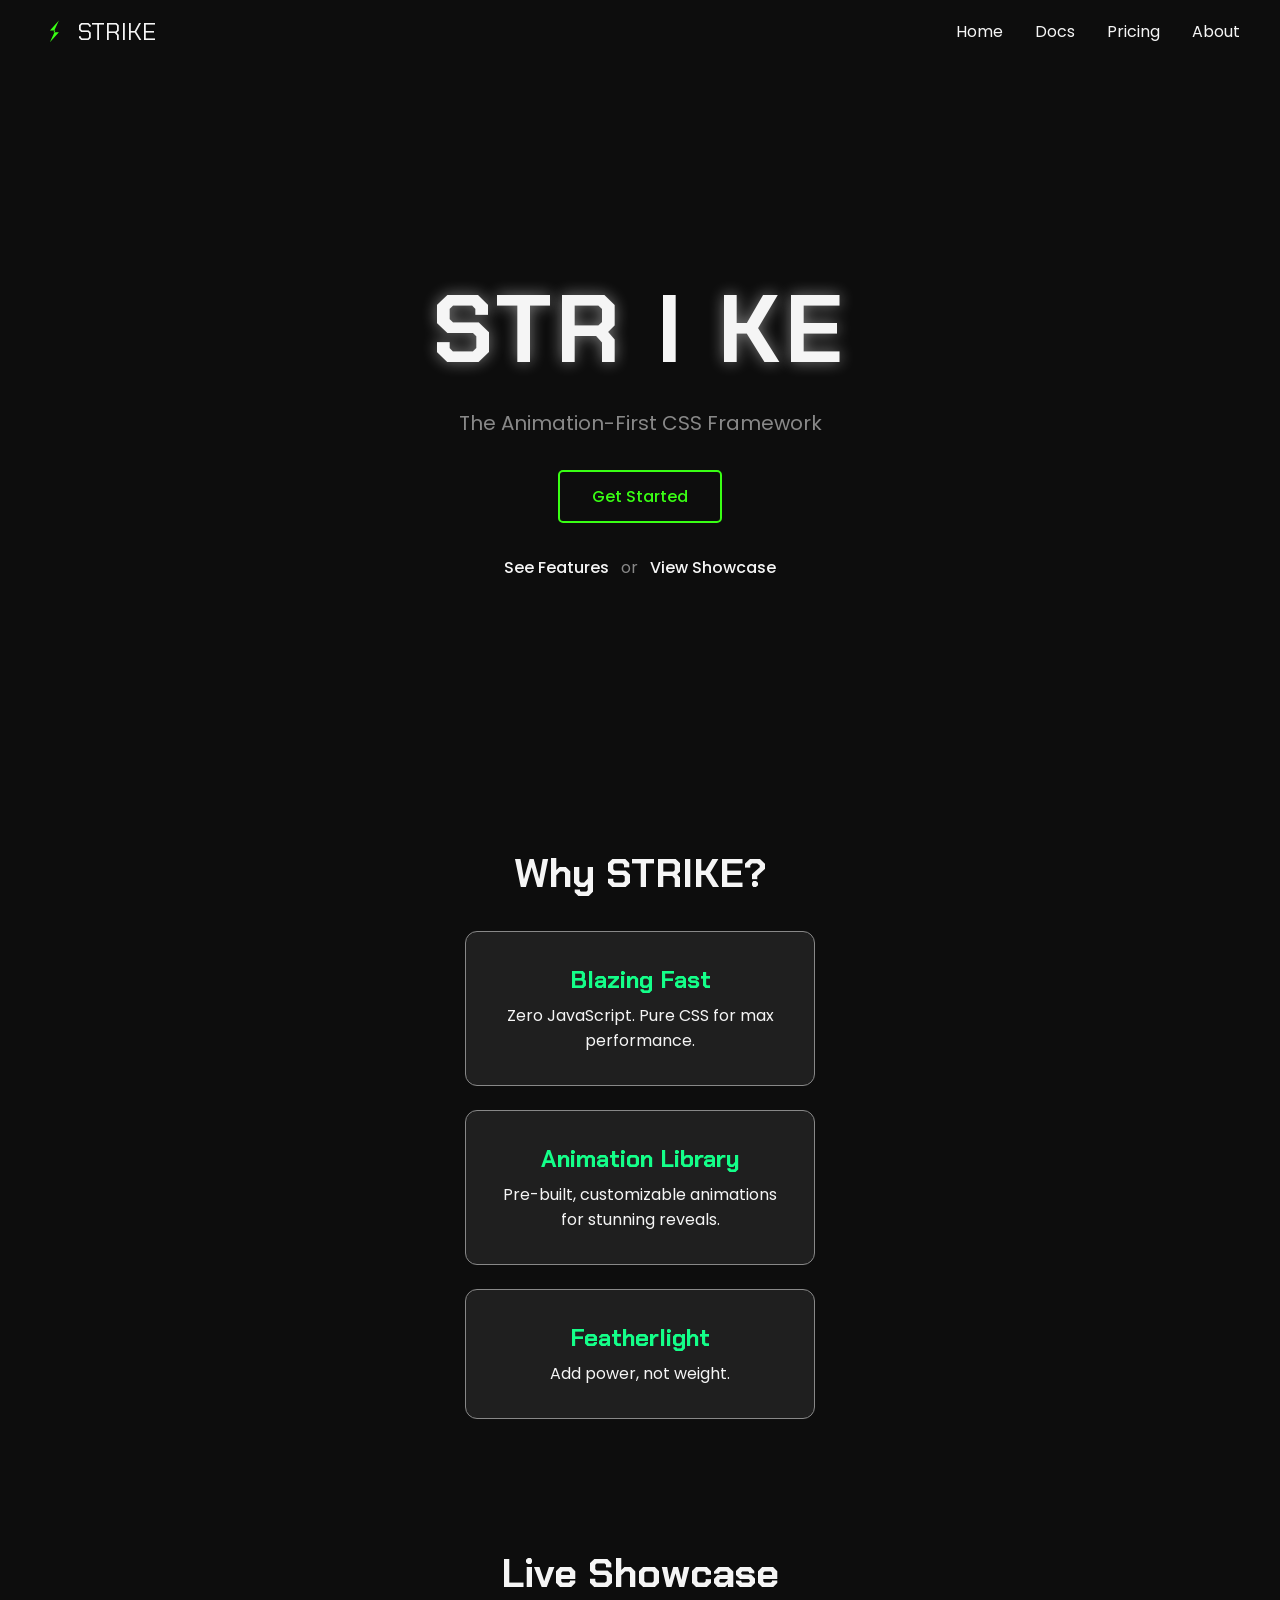
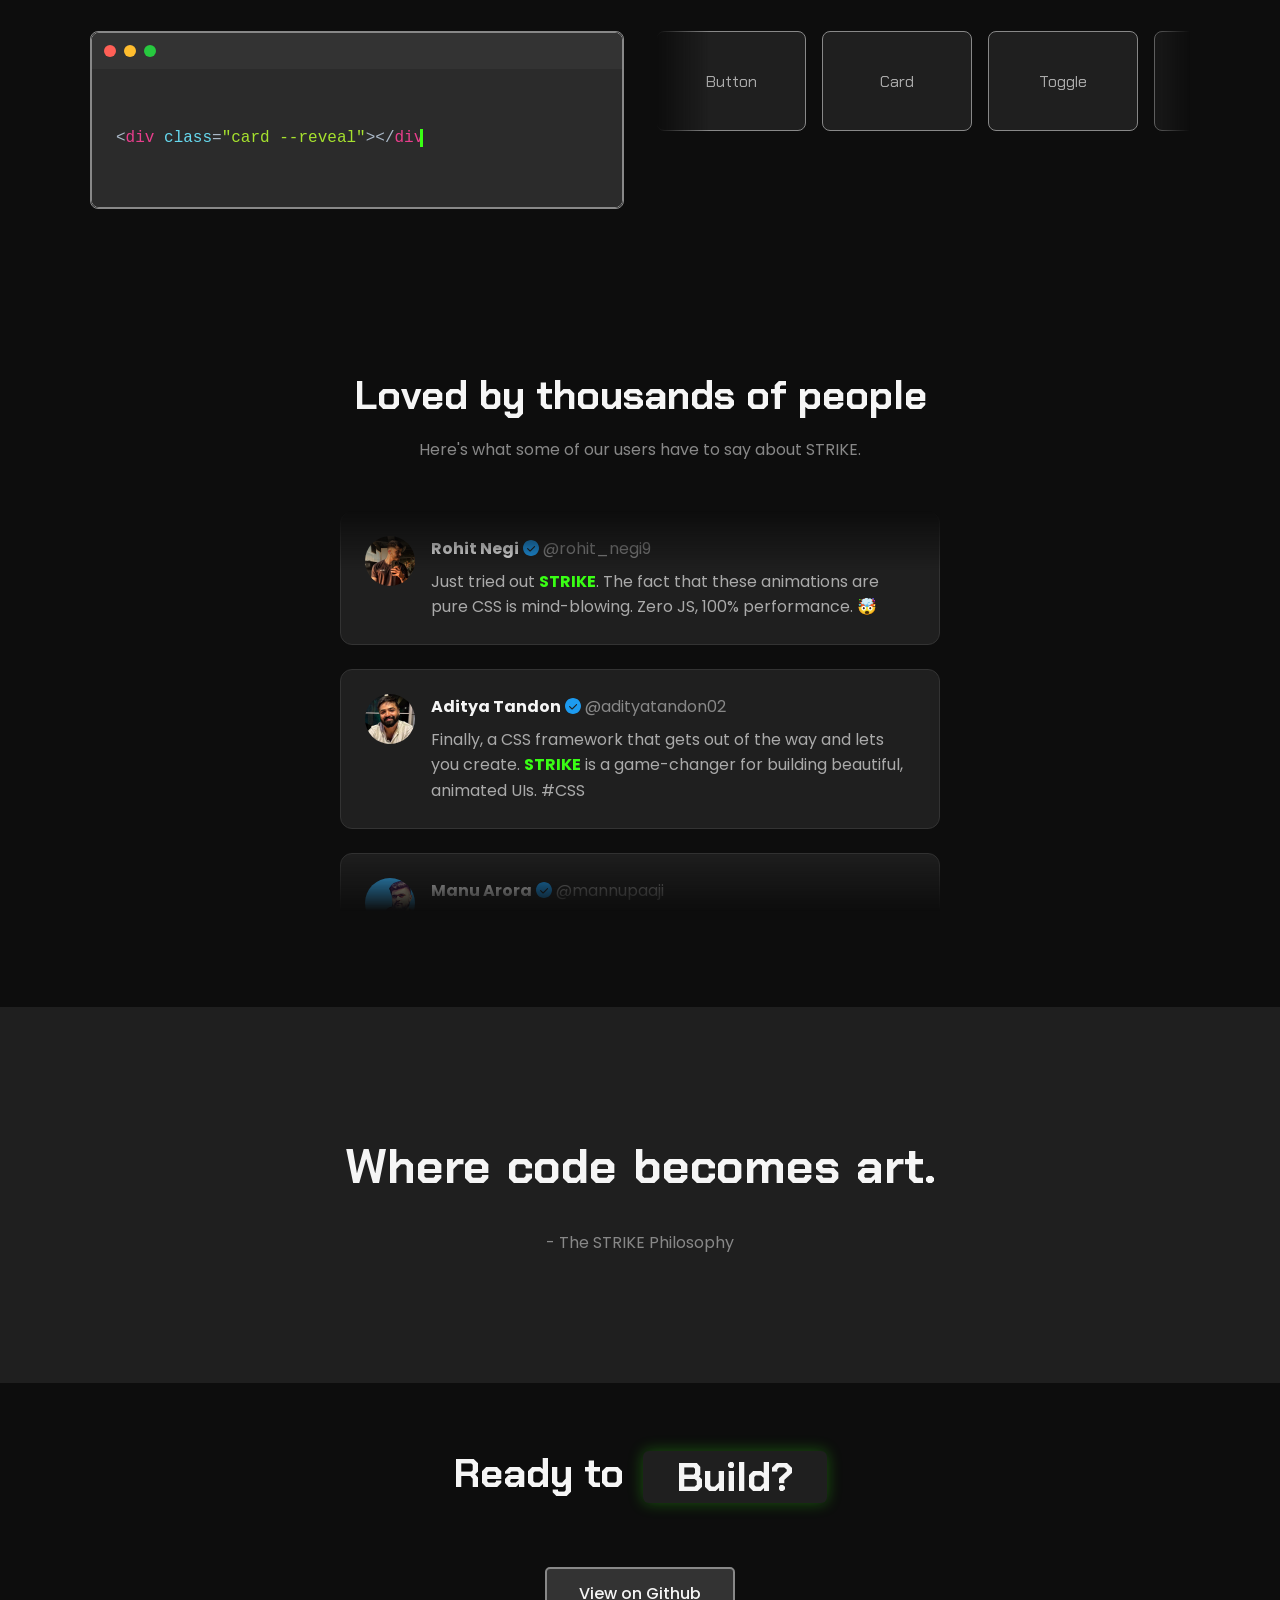
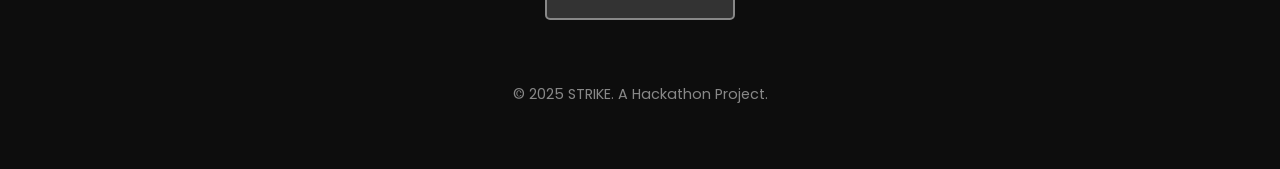
==== commit 212121d9: "making final changes, checked everything" ====
--- a/index.html
+++ b/index.html
@@ -38,7 +38,11 @@
 
     <main>
         <section class="hero-section">
-            <h1 class="hero-title">STR<span class="hero-title-anim">I</span>KE</h1> 
+            <h1 class="hero-title">
+                <span class="static-glow">STR</span>
+                <span class="hero-title-anim">I</span>
+                <span class="static-glow">KE</span>
+            </h1>
             
             <p class="hero-subtitle">The Animation-First CSS Framework</p>
             <a href="docs.html" class="btn btn-primary">Get Started</a>
@@ -103,13 +107,13 @@
 
         </section>
 
-        <!-- the main wall of fame, inspired by acc-->
+        <!-- the main wall of fame, inspired by accernity ui's section-->
 <section class="buzz-section">
    <h2 class="section-title">Loved by thousands of people</h2>
     <p class="section-subtitle">Here's what some of our users have to say about STRIKE.</p>
     <div class="buzz-wall-container">
         <div class="buzz-wall">
-            <!-- Set 1 of Posts -->
+            <!-- 1st set -->
             <div class="buzz-post">
                 <img src="images/rohit_sir.jpg" alt="Avatar for Rohit sir">
                 <div class="post-content">
--- a/style.css
+++ b/style.css
@@ -487,43 +487,37 @@
     display: inline-block; 
 }
 
-/* --- Index Page: "Buzz Wall" Social Proof Section --- */
+/* the social proof section --- */
 
 .buzz-section {
-    padding: 6rem 0; /* No side padding, let the container handle it */
-}
-
-/* Add this new rule for subtitles */
+    padding: 6rem 0; 
+}
+
 .section-subtitle {
     text-align: center;
     color: #888888;
-    max-width: 500px; /* Keeps the line length readable */
-    margin: -1rem auto 3rem; /* Pulls it closer to the title and adds space below */
+    max-width: 500px; 
+    margin: -1rem auto 3rem; 
     line-height: 1.6;
 }
 
-/* The container acts as a "window" with faded edges */
 .buzz-wall-container {
     max-width: 600px;
     margin: 0 auto;
-    height: 400px; /* A fixed height for the scrolling area */
+    height: 400px; 
     overflow: hidden;
     position: relative;
     -webkit-mask-image: linear-gradient(to bottom, transparent, #000 15%, #000 85%, transparent);
     mask-image: linear-gradient(to bottom, transparent, #000 15%, #000 85%, transparent);
 }
 
-/* The wall is a tall column of all the posts */
 .buzz-wall {
     display: flex;
     flex-direction: column;
     gap: 1.5rem;
-    
-    /* Apply the infinite vertical scroll animation */
-    animation: scroll-buzz 20s linear infinite;
-}
-
-/* Individual post styling */
+    animation: scroll-buzz 20s linear infinite; /*the main infinite one*/
+}
+
 .buzz-post {
     display: flex;
     gap: 1rem;
@@ -559,32 +553,29 @@
     font-weight: 700;
 }
 
-/* The vertical scroll animation */
 @keyframes scroll-buzz {
     from {
         transform: translateY(0);
     }
     to {
-        /* This moves the wall up by the height of the first set of posts */
         transform: translateY(-50%);
     }
 }
 
-/* --- Buzz Wall: Verified Badge Styling --- */
-
-/* 1. Make the author line a flex container for alignment */
 .post-author {
     display: flex;
     align-items: center;
-    gap: 0.25rem; /* Adds a small space between items */
-}
-
-/* 2. Style the SVG badge itself */
+    gap: 0.25rem; 
+}
+
 .verified-badge {
-    width: 1em;  /* Makes the badge size relative to the font size */
+    width: 1em;  
     height: 1em;
 }
 
+.static-glow {
+    text-shadow: 0 0 15px rgba(255, 255, 255, 0.475);
+}
 
 /*docs page*/
 
